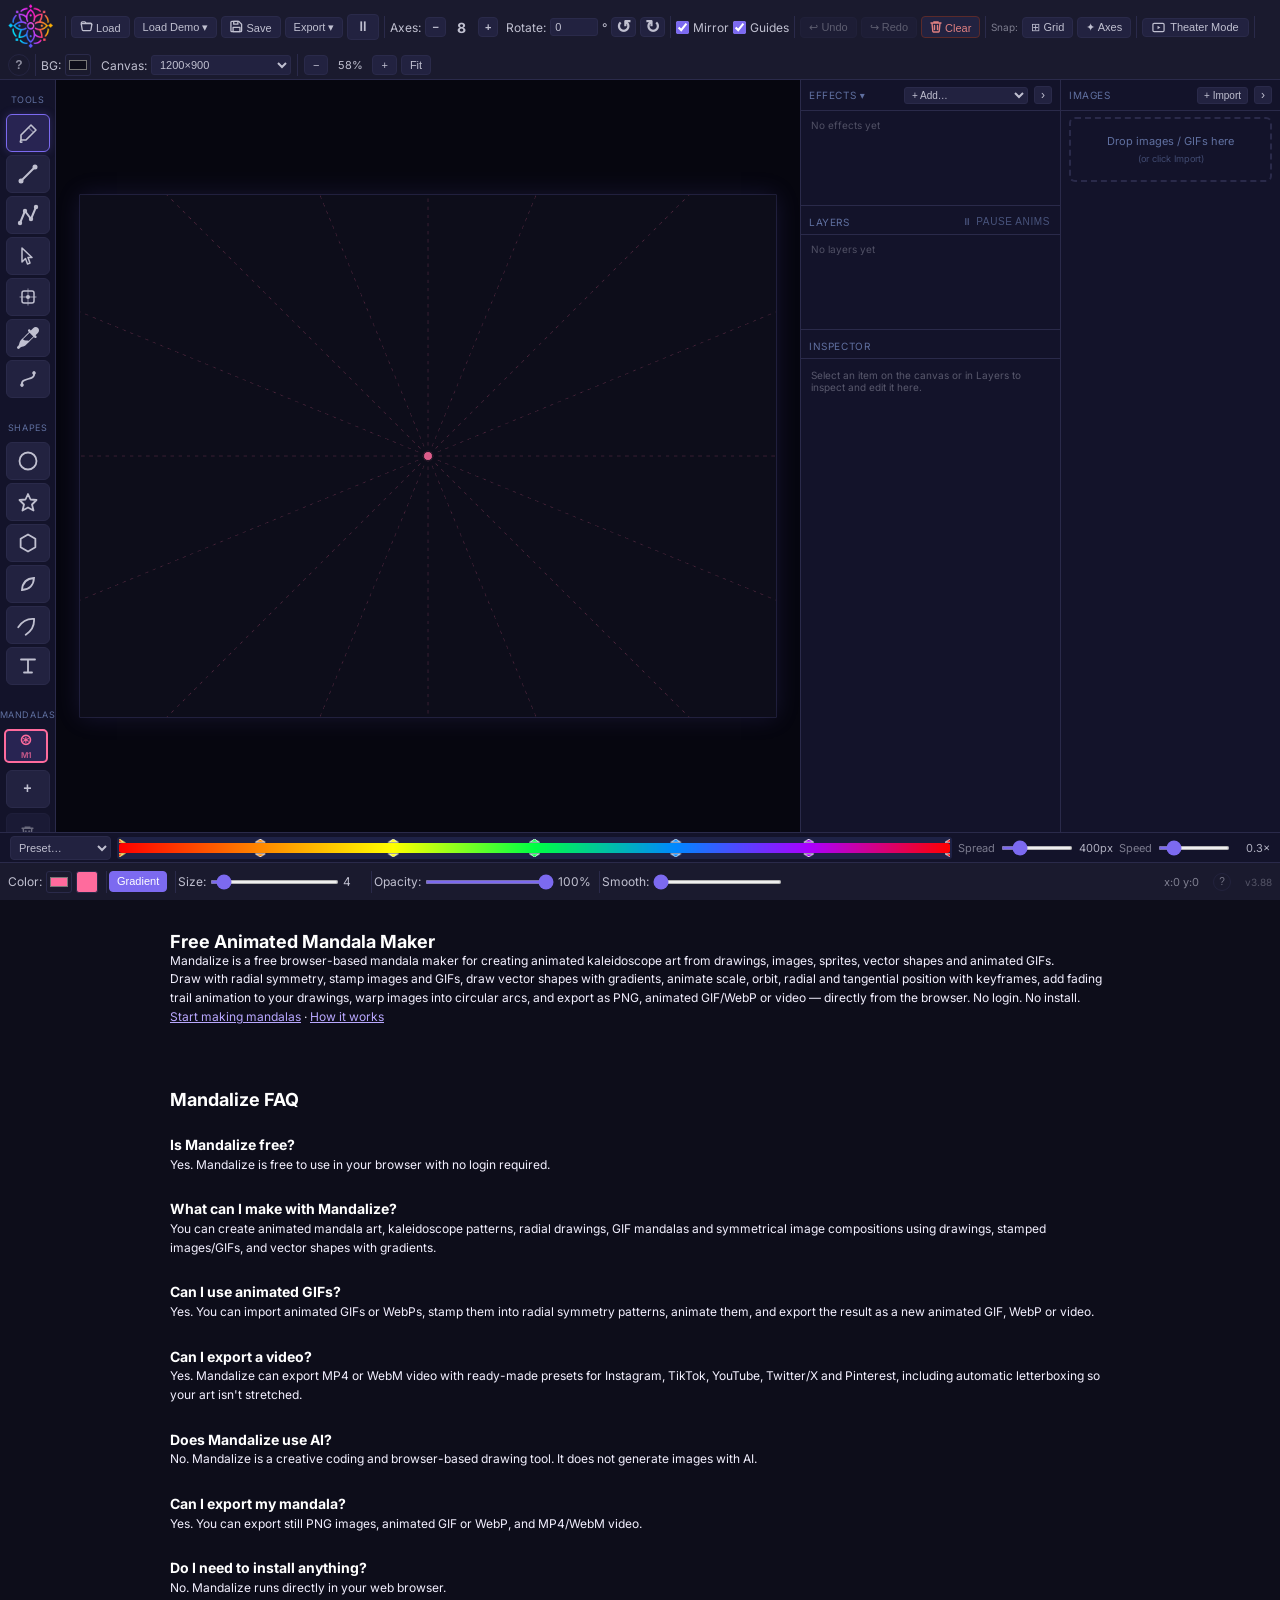
==== index.html @ ca41f17b "Fix layer stacking: strokes/shapes/sprites now share one real z-order (v3.88) Root cause of "black s" ====
<!DOCTYPE html>
<html lang="en">
<head>
<meta charset="UTF-8">
<meta name="viewport" content="width=device-width, initial-scale=1.0">

<!-- ── SEO / Social / Structured Data ── -->
<title>Mandalize — Free Animated Mandala Maker for Images & GIFs</title>
<meta name="description" content="Create animated mandala and kaleidoscope art in your browser — draw with radial symmetry, animate keyframes, export as PNG, GIF, WebP or video. Free, no login.">
<link rel="canonical" href="https://www.mandalize.net/">

<meta property="og:title" content="Mandalize — Free Animated Mandala Maker">
<meta property="og:description" content="Create animated mandala and kaleidoscope art from drawings, images and GIFs. Free browser tool. No login.">
<meta property="og:url" content="https://www.mandalize.net/">
<meta property="og:type" content="website">
<meta property="og:image" content="https://www.mandalize.net/assets/mandalize-preview.jpg">
<meta property="og:image:width" content="1200">
<meta property="og:image:height" content="630">

<meta name="twitter:card" content="summary_large_image">
<meta name="twitter:title" content="Mandalize — Free Animated Mandala Maker">
<meta name="twitter:description" content="Turn drawings, images and GIFs into animated mandala art. Free browser tool.">
<meta name="twitter:image" content="https://www.mandalize.net/assets/mandalize-preview.jpg">

<script type="application/ld+json">
{
  "@context": "https://schema.org",
  "@type": "SoftwareApplication",
  "name": "Mandalize",
  "alternateName": "Mandala Maker",
  "url": "https://www.mandalize.net/",
  "applicationCategory": "DesignApplication",
  "operatingSystem": "Web browser",
  "description": "A free browser-based animated mandala maker for creating kaleidoscope art from drawings, images, sprites, shapes and animated GIFs.",
  "offers": {
    "@type": "Offer",
    "price": "0",
    "priceCurrency": "USD"
  },
  "featureList": [
    "Radial symmetry drawing with mirror or pinwheel modes",
    "Animated GIF and WebP stamping",
    "Image and sprite import",
    "Vector shape tool (circle, star, polygon, petal, bezier, wing) with gradients",
    "Straight-line and chained-line drawing tools",
    "Keyframe animation with easing curves",
    "Radial and tangential shape motion presets",
    "Fading trail animation for drawn strokes, including a continuous-chase mode",
    "Warp images into circular arcs",
    "Post-processing effects stack: Bloom, Echo, Chromatic Aberration, Vignette, Zoom Blur, Hue Rotate, Scanlines, Invert Flash",
    "Layer visibility and hover highlighting",
    "Touch support with two-finger pinch-to-zoom and pan",
    "Theater Mode full-screen preview",
    "Export PNG images",
    "Export animated GIF and WebP",
    "Export video (MP4/WebM) with social platform presets",
    "No login required",
    "Runs entirely in the browser"
  ],
  "creator": {
    "@type": "Organization",
    "name": "Irix Apps"
  }
}
</script>
<!-- ── /SEO ── -->

<link rel="icon" type="image/png" href="favicon.png">
<link rel="preconnect" href="https://fonts.googleapis.com">
<link rel="preconnect" href="https://fonts.gstatic.com" crossorigin>
<link rel="stylesheet" href="https://fonts.googleapis.com/css2?family=Inter:wght@400;500;600;700&family=Playfair+Display:wght@400;700&family=Great+Vibes&family=Cinzel:wght@400;700&family=Pacifico&family=Orbitron:wght@400;700&display=swap">
<link rel="stylesheet" href="style.css?v=3.88">
<style>
/* Theater Mode — full-screen, chrome-free preview */
body.theater-mode #toolbar,
body.theater-mode #left-panel,
body.theater-mode #right-panel,
body.theater-mode #images-panel,
body.theater-mode #status-bar,
body.theater-mode #shape-panel { display: none !important; }
body.theater-mode #canvas-container {
  position: fixed !important;
  inset: 0 !important;
  width: 100vw !important;
  height: 100vh !important;
  background: #0d0d1a;
  display: flex;
  align-items: center;
  justify-content: center;
  z-index: 500;
  overflow: hidden;
}
body.theater-mode #theater-hint {
  display: block;
  animation: theaterHintFade 5s ease forwards;
}
@keyframes theaterHintFade {
  0%, 40% { opacity: 1; }
  100% { opacity: 0; }
}
#theater-hint {
  display: none;
  position: fixed;
  bottom: 18px;
  left: 50%;
  transform: translateX(-50%);
  background: rgba(0,0,0,0.55);
  color: rgba(255,255,255,0.55);
  font-size: 11px;
  padding: 4px 14px;
  border-radius: 20px;
  pointer-events: none;
  z-index: 600;
  white-space: nowrap;
}

/* Layers panel */
#layers-list{overflow-x:hidden;overflow-y:auto}
#layers-list::-webkit-scrollbar{width:3px}
#layers-list::-webkit-scrollbar-thumb{background:var(--border);border-radius:2px}
.layer-item{display:flex;align-items:center;gap:6px;padding:4px 10px;font-size:11px;cursor:pointer;border-radius:4px;margin:1px 4px;color:var(--text);user-select:none;white-space:nowrap;overflow:hidden;min-width:0;box-sizing:border-box}
.layer-item:hover{background:var(--btn)}
.layer-item.active{background:var(--accent);color:#fff}
.layer-item.highlighted{outline:1px solid var(--accent);outline-offset:-1px}
.layer-icon{font-size:10px;flex-shrink:0;opacity:.7;width:14px;text-align:center}
.layer-name{overflow:hidden;text-overflow:ellipsis;flex:1;min-width:0}
.layer-type-tag{font-size:9px;opacity:.45;flex-shrink:0}
.layer-anim-badge{font-size:11px;flex-shrink:0;color:var(--accent);opacity:.85;line-height:1}
.layer-hidden .layer-anim-badge{opacity:.35}
.layer-eye{margin-left:auto;flex-shrink:0;background:none;border:none;cursor:pointer;font-size:11px;opacity:.45;padding:0 2px;line-height:1;color:inherit}
.layer-eye:hover{opacity:1}
.layer-hidden .layer-name,.layer-hidden .layer-icon,.layer-hidden .layer-type-tag{opacity:.3}
.layer-hidden .layer-eye{opacity:.6}
.layer-delete{flex-shrink:0;background:none;border:none;cursor:pointer;font-size:11px;opacity:.35;padding:0 2px;line-height:1;color:inherit}
.layer-delete:hover{opacity:1;color:var(--danger-hover)}

/* Effects panel — see EFFECT-MODULE comments in app.js */
#effects-list{overflow-x:hidden;overflow-y:auto;max-height:260px}
.effect-item{border:1px solid var(--border);border-radius:5px;margin:3px 4px;background:var(--bg);overflow:hidden}
.effect-item-header{display:flex;align-items:center;gap:4px;padding:5px 8px;cursor:pointer;user-select:none}
.effect-item-header:hover{background:var(--btn)}
.effect-item-name{flex:1;font-size:11px;font-weight:600;overflow:hidden;text-overflow:ellipsis;white-space:nowrap}
.effect-item.disabled .effect-item-name{opacity:.4;text-decoration:line-through}
.effect-anim-badge{font-size:11px;flex-shrink:0;color:var(--accent);opacity:.85;line-height:1}
.effect-reorder-btn,.effect-toggle-btn,.effect-delete-btn{flex-shrink:0;background:none;border:none;cursor:pointer;font-size:10px;opacity:.45;padding:0 2px;line-height:1;color:inherit}
.effect-reorder-btn:hover,.effect-toggle-btn:hover{opacity:1}
.effect-delete-btn:hover{opacity:1;color:var(--danger-hover)}
.effect-reorder-btn:disabled{opacity:.15;cursor:default}
.effect-item-body{padding:8px;border-top:1px solid var(--border)}
#effects-header{user-select:none}

#help-overlay{display:none;position:fixed;inset:0;background:rgba(0,0,0,.6);z-index:1000;align-items:center;justify-content:center}
#help-overlay.visible{display:flex}
#help-panel{background:var(--panel);border:1px solid var(--border);border-radius:10px;width:560px;max-width:94vw;max-height:82vh;display:flex;flex-direction:column;box-shadow:0 8px 40px rgba(0,0,0,.6)}
#help-header{display:flex;align-items:center;justify-content:space-between;padding:14px 18px 12px;border-bottom:1px solid var(--border);font-size:14px;font-weight:600;letter-spacing:.02em}
#btn-help-close{background:none;border:none;cursor:pointer;color:var(--text);opacity:.55;font-size:16px;padding:2px 6px;border-radius:4px;line-height:1}
#btn-help-close:hover{opacity:1;background:var(--btn)}
#help-body{overflow-y:auto;padding:14px 18px 18px;display:grid;grid-template-columns:1fr 1fr;gap:18px 28px}
.help-section{display:flex;flex-direction:column;gap:5px}
.help-section-title{font-size:10px;font-weight:700;letter-spacing:.08em;text-transform:uppercase;opacity:.5;margin-bottom:2px}
.help-row{display:flex;align-items:center;gap:8px;font-size:12px;line-height:1.4}
.help-row span{opacity:.8}
kbd{background:var(--btn);border:1px solid var(--border);border-radius:4px;padding:1px 6px;font-family:inherit;font-size:11px;white-space:nowrap;flex-shrink:0;min-width:28px;text-align:center}
</style>
</head>
<body>
<div id="app">
  <header id="toolbar">
    <div class="toolbar-group" style="margin-right:4px">
      <img src="logo.png" alt="Mandalize" width="48" height="48" style="display:block;flex-shrink:0;object-fit:contain">
    </div>
    <div class="toolbar-sep"></div>
    <div class="toolbar-group">
      <button class="btn" id="btn-load" title="Load project"><svg width="13" height="13" viewBox="0 0 14 14" fill="none" stroke="currentColor" stroke-width="1.4" stroke-linecap="round" stroke-linejoin="round" style="vertical-align:-1px"><path d="M1.5 4.2V3a1 1 0 011-1h2.8l1.3 1.5H11.5a1 1 0 011 1v.7"/><path d="M1.3 4.6a.8.8 0 01.8-.6h9.8a.8.8 0 01.79.92l-.86 5.6a1 1 0 01-.99.84H3.36a1 1 0 01-.99-.84l-.86-5.6a.8.8 0 01-.02-.22z"/></svg> Load</button>
      <!-- Demo list is populated entirely from JS (DEMO_EXAMPLES in app.js) —
           adding/removing a demo never needs an HTML change here. -->
      <div class="export-dropdown" id="demo-dropdown">
        <button class="btn" id="btn-load-demo-menu" title="Load a built-in example project">Load Demo ▾</button>
        <div class="export-menu" id="demo-menu" style="display:none"></div>
      </div>
      <button class="btn" id="btn-save" title="Save project (Ctrl+S)"><svg width="13" height="13" viewBox="0 0 14 14" fill="none" stroke="currentColor" stroke-width="1.4" stroke-linecap="round" stroke-linejoin="round" style="vertical-align:-1px"><path d="M2 1.5h7.5L12.5 4.5V11.5a1 1 0 01-1 1H2a1 1 0 01-1-1V2.5a1 1 0 011-1z"/><path d="M4 1.5h4.5v3H4z"/><path d="M3.3 8h7.4v4.5H3.3z"/></svg> Save</button>
      <div class="export-dropdown" id="export-dropdown">
        <button class="btn" id="btn-export-menu" title="Export">Export ▾</button>
        <div class="export-menu" id="export-menu" style="display:none">
          <button class="export-menu-item" id="btn-export">
            <span class="export-menu-title">PNG</span>
            <span class="export-menu-sub">Still image</span>
          </button>
          <button class="export-menu-item" id="btn-export-gif">
            <span class="export-menu-title">GIF</span>
            <span class="export-menu-sub">Animated, universal</span>
          </button>
          <button class="export-menu-item" id="btn-export-webp">
            <span class="export-menu-title">WebP</span>
            <span class="export-menu-sub">Animated, smaller file</span>
          </button>
          <div class="export-menu-sep"></div>
          <button class="export-menu-item" id="btn-export-video">
            <span class="export-menu-title">Video</span>
            <span class="export-menu-sub">MP4/WebM, platform presets</span>
          </button>
        </div>
      </div>
      <button class="btn" id="btn-anim-playpause" title="Pause / resume all keyframe animations" style="font-size:14px;padding:2px 8px;line-height:1.4">⏸</button>
    </div>
    <div class="toolbar-sep"></div>
    <div class="toolbar-group">
      <label style="font-size:12px">Axes:</label>
      <button class="btn icon-btn" id="btn-axes-dec" title="Fewer axes (0 = free draw)">−</button>
      <span id="axes-display">8</span>
      <button class="btn icon-btn" id="btn-axes-inc" title="More axes">+</button>
      <label style="font-size:12px;margin-left:4px">Rotate:</label>
      <input type="number" id="axis-rotation" value="0" min="0" max="359" step="1" title="Rotate all axes by this many degrees" style="width:48px">
      <span style="font-size:12px">°</span>
      <button class="btn icon-btn" id="btn-rot-ccw" title="Rotate axes CCW one step" style="font-size:18px;line-height:1;padding:0 4px">↺</button>
      <button class="btn icon-btn" id="btn-rot-cw"  title="Rotate axes CW one step"  style="font-size:18px;line-height:1;padding:0 4px">↻</button>
    </div>
    <div class="toolbar-sep"></div>
    <div class="toolbar-group">
      <label class="checkbox-label"><input type="checkbox" id="cb-mirror" checked> Mirror</label>
<label class="checkbox-label"><input type="checkbox" id="cb-guides" checked> Guides</label>
    </div>
    <div class="toolbar-sep"></div>
    <div class="toolbar-group">
      <button class="btn" id="btn-undo" title="Undo (Ctrl+Z)">↩ Undo</button>
      <button class="btn" id="btn-redo" title="Redo (Ctrl+Shift+Z)">↪ Redo</button>
      <button class="btn btn-clear" id="btn-clear" title="Clear all strokes and sprites from this mandala"><svg width="12" height="13" viewBox="0 0 12 13" fill="none" stroke="currentColor" stroke-width="1.4" stroke-linecap="round" style="vertical-align:-1px"><path d="M1 3h10M4 3V2h4v1M2 3l.8 8.5a.6.6 0 00.6.5h5.2a.6.6 0 00.6-.5L10 3M4.5 5.5v4M7.5 5.5v4"/></svg> Clear</button>
    </div>
    <div class="toolbar-sep"></div>
    <div class="toolbar-group" id="snap-controls">
      <span style="font-size:10px;opacity:.6;white-space:nowrap">Snap:</span>
      <button class="btn snap-btn" id="btn-snap-grid" title="Grid snap — click to toggle, configure spacing below">⊞ Grid</button>
      <span id="snap-grid-opts" style="display:none;contents">
        <input type="number" id="snap-grid-x" min="4" max="200" value="15" style="width:38px" title="Grid X spacing (px)">
        <button id="snap-grid-chain" title="Lock/unlock X and Y spacing together" style="font-size:13px;background:none;border:none;cursor:pointer;padding:0 2px;color:var(--text);line-height:1">🔗</button>
        <input type="number" id="snap-grid-y" min="4" max="200" value="15" style="width:38px" title="Grid Y spacing (px)">
        <span style="font-size:10px;opacity:.6">px</span>
      </span>
      <button class="btn snap-btn" id="btn-snap-axes" title="Axes snap — snaps to mandala axis lines">✦ Axes</button>
      <span id="snap-axes-opts" style="display:none;contents">
        <svg class="snap-dir-icon" width="17" height="17" viewBox="0 0 14 14" title="Radial ring spacing — distance between snap rings along each axis"><circle cx="7" cy="7" r="5.6" stroke="currentColor" stroke-width="0.9" fill="none" opacity="0.3"/><circle cx="7" cy="7" r="3.6" stroke="currentColor" stroke-width="0.9" fill="none" opacity="0.45"/><circle cx="7" cy="7" r="1" fill="currentColor"/><circle cx="7" cy="5.2" r="0.8" fill="currentColor"/><circle cx="7" cy="3.4" r="0.8" fill="currentColor"/><circle cx="7" cy="1.4" r="0.8" fill="currentColor"/></svg>
        <input type="number" id="snap-axes-radial" min="8" max="400" value="20" style="width:42px" title="Radial ring spacing (px) — distance between snap rings along each axis">
        <span style="font-size:10px;opacity:.6">px</span>
        <svg class="snap-dir-icon" width="17" height="17" viewBox="0 0 14 14" title="Tangential subdivisions — number of snap rays between each pair of guide lines"><circle cx="7" cy="7" r="5.6" stroke="currentColor" stroke-width="0.9" fill="none" opacity="0.4"/><circle cx="7" cy="7" r="1" fill="currentColor"/><circle cx="7" cy="1.4" r="0.8" fill="currentColor"/><circle cx="11.1" cy="4" r="0.8" fill="currentColor"/><circle cx="11.1" cy="10" r="0.8" fill="currentColor"/><circle cx="2.9" cy="10" r="0.8" fill="currentColor"/><circle cx="2.9" cy="4" r="0.8" fill="currentColor"/></svg>
        <input type="number" id="snap-axes-step" min="1" max="16" value="3" style="width:32px" title="Tangential subdivisions — number of snap rays between each pair of guide lines">
        <span style="font-size:10px;opacity:.6">div</span>
      </span>
    </div>
    <div class="toolbar-sep"></div>
    <button id="btn-theater" class="btn" title="Theater Mode — hide all UI and centre canvas (Esc to exit)" style="font-size:11px;padding:2px 9px;display:inline-flex;align-items:center;gap:5px">
      <svg width="13" height="13" viewBox="0 0 14 14" fill="none" xmlns="http://www.w3.org/2000/svg"><rect x="1" y="2.5" width="12" height="9" rx="1.3" stroke="currentColor" stroke-width="1.3"/><path d="M6 5.2l3 1.8-3 1.8V5.2z" fill="currentColor"/></svg>
      Theater Mode
    </button>
    <div class="toolbar-sep"></div>
    <button id="btn-help" title="Keyboard shortcuts (?)" style="background:none;border:1px solid var(--border);border-radius:50%;width:22px;height:22px;font-size:12px;font-weight:bold;cursor:pointer;color:var(--text);opacity:.7;flex-shrink:0;line-height:1;align-self:center">?</button>
    <div class="toolbar-sep"></div>
    <div class="toolbar-group">
      <label style="font-size:12px">BG:</label>
      <input type="color" id="bg-color" value="#0d0d1a" title="Background color">
      <label style="font-size:12px;margin-left:6px">Canvas:</label>
      <select id="canvas-size" title="Canvas size">
        <optgroup label="Square">
          <option value="512x512">512×512</option>
          <option value="800x800">800×800</option>
          <option value="1024x1024">1024×1024</option>
          <option value="1440x1440">1440×1440</option>
          <option value="2048x2048">2048×2048</option>
          <option value="4096x4096">4096×4096</option>
        </optgroup>
        <optgroup label="Landscape">
          <option value="1200x900" selected>1200×900</option>
          <option value="1280x720">1280×720 (HD)</option>
          <option value="1920x1080">1920×1080 (FHD)</option>
          <option value="2560x1440">2560×1440 (QHD)</option>
          <option value="3840x2160">3840×2160 (4K)</option>
        </optgroup>
        <optgroup label="Portrait">
          <option value="900x1200">900×1200</option>
          <option value="1080x1920">1080×1920</option>
          <option value="1242x2688">1242×2688 (Phone)</option>
        </optgroup>
        <option value="custom">Custom…</option>
      </select>
      <div id="custom-size-row" style="display:none;align-items:center;gap:3px">
        <input type="number" id="custom-w" min="100" max="8192" value="1200" style="width:52px" placeholder="W">
        <span style="font-size:11px">×</span>
        <input type="number" id="custom-h" min="100" max="8192" value="900" style="width:52px" placeholder="H">
        <button class="btn" id="btn-apply-custom-size" style="padding:2px 6px;font-size:11px">Apply</button>
      </div>
      <div class="toolbar-sep"></div>
      <button class="btn" id="btn-zoom-out" title="Zoom out (Ctrl+−)">−</button>
      <span id="zoom-label" style="font-size:11px;min-width:36px;text-align:center">100%</span>
      <button class="btn" id="btn-zoom-in" title="Zoom in (Ctrl+=)">+</button>
      <button class="btn" id="btn-zoom-fit" title="Fit to screen">Fit</button>
    </div>
  </header>

  <main id="main">
    <aside id="left-panel">
      <div class="panel-label" style="font-size:9px;margin-bottom:4px">TOOLS</div>
      <button class="tool-btn active" data-tool="brush" title="Brush — draw freehand with radial symmetry (B)">
        <svg width="22" height="22" viewBox="0 0 22 22" fill="none" xmlns="http://www.w3.org/2000/svg">
          <path d="M14 3L19 8L9 18H4V13L14 3Z" stroke="currentColor" stroke-width="1.6" stroke-linejoin="round"/>
          <line x1="11.5" y1="5.5" x2="16.5" y2="10.5" stroke="currentColor" stroke-width="1.2" opacity="0.5"/>
          <path d="M4 18 Q2 21 5 20" stroke="currentColor" stroke-width="1.4" stroke-linecap="round" fill="none"/>
        </svg>
      </button>
      <button class="tool-btn" data-tool="line" title="Line — click to place the start, click again to finish, radial symmetry, hold Snap for 15° increments (L)">
        <svg width="22" height="22" viewBox="0 0 22 22" fill="none" xmlns="http://www.w3.org/2000/svg">
          <line x1="4" y1="18" x2="18" y2="4" stroke="currentColor" stroke-width="2" stroke-linecap="round"/>
          <circle cx="4" cy="18" r="2.5" fill="currentColor"/>
          <circle cx="18" cy="4" r="2.5" fill="currentColor"/>
        </svg>
      </button>
      <button class="tool-btn" data-tool="lineChain" title="Line Chain — click to place the start, click to finish, then immediately keep clicking to chain more straight lines end-to-end; Esc to stop (K)">
        <svg width="22" height="22" viewBox="0 0 22 22" fill="none" xmlns="http://www.w3.org/2000/svg">
          <polyline points="3,19 8,7 14,15 19,3" stroke="currentColor" stroke-width="2" stroke-linecap="round" stroke-linejoin="round"/>
          <circle cx="3" cy="19" r="2.2" fill="currentColor"/>
          <circle cx="8" cy="7" r="2.2" fill="currentColor"/>
          <circle cx="14" cy="15" r="2.2" fill="currentColor"/>
          <circle cx="19" cy="3" r="2.2" fill="currentColor"/>
        </svg>
      </button>
      <button class="tool-btn" data-tool="select" title="Select &amp; Transform — click a placed sprite to move, scale or rotate it (S)">
        <svg width="22" height="22" viewBox="0 0 22 22" fill="none" xmlns="http://www.w3.org/2000/svg">
          <path d="M5 3L5 17L8.5 13.5L10.5 19L13 18L11 12.5L15 12.5Z" stroke="currentColor" stroke-width="1.5" stroke-linejoin="round"/>
        </svg>
      </button>
      <button class="tool-btn" data-tool="place" title="Place — click canvas to stamp the selected palette image with radial copies (P)">
        <svg width="22" height="22" viewBox="0 0 22 22" fill="none" xmlns="http://www.w3.org/2000/svg">
          <rect x="5" y="5" width="12" height="12" rx="2" stroke="currentColor" stroke-width="1.5"/>
          <line x1="11" y1="3" x2="11" y2="19" stroke="currentColor" stroke-width="1.3" stroke-linecap="round" opacity="0.5"/>
          <line x1="3" y1="11" x2="19" y2="11" stroke="currentColor" stroke-width="1.3" stroke-linecap="round" opacity="0.5"/>
          <circle cx="11" cy="11" r="2" fill="currentColor"/>
        </svg>
      </button>
      <button class="tool-btn" data-tool="eyedropper" title="Eyedropper — pick a colour from the canvas (I)">
        <svg xmlns="http://www.w3.org/2000/svg" width="22" height="22" viewBox="0 0 512 511.991" fill="currentColor" shape-rendering="geometricPrecision" fill-rule="evenodd" clip-rule="evenodd">
          <path d="M432.081 190.621l53.305-53.304c32.671-32.671 36.702-82.099 4.046-114.754l-.001-.001c-32.655-32.655-82.097-28.608-114.754 4.047l-53.304 53.304L304.16 62.7c-26.726-26.726-67.128 13.679-40.403 40.403l15.277 15.275c-77.89 77.885-93.102 93.088-191.926 191.912-33.533 33.533-27.587 78.622-47.833 112.04-8.719 14.393-17.943 20.481-29.155 31.692-13.352 13.354-13.513 35.043-.354 48.202l.002.001c13.159 13.159 34.848 12.999 48.201-.355 11.353-11.352 15.735-18.791 29.776-27.952 33.317-21.73 79.775-14.854 113.956-49.035 98.982-98.977 113.035-113.039 191.918-191.919l15.272 15.272c26.724 26.725 67.129-13.676 40.403-40.403l-17.213-17.212zM275.284 322.599c-44.743-10.923-96.383 10.319-136.526-35.253l154.623-154.623 85.889 85.89-103.986 103.986z"/>
        </svg>
      </button>
      <button class="tool-btn" data-tool="bezier" title="Bezier — an open curve with two independent control-point handles. Click to set tip, click to set end, click to set the initial curve (Z)">
        <svg width="22" height="22" viewBox="0 0 22 22" fill="none" xmlns="http://www.w3.org/2000/svg">
          <g transform="rotate(45 11 11)">
            <path d="M11,2.5 C18,7 4,15 11,19.5" stroke="currentColor" stroke-width="1.8" stroke-linecap="round"/>
            <circle cx="11" cy="2.5" r="1.8" fill="currentColor"/>
            <circle cx="11" cy="19.5" r="1.8" fill="currentColor"/>
          </g>
        </svg>
      </button>
      <div class="panel-sep" style="width:44px;margin:6px 0"></div>
      <div class="panel-label" style="font-size:9px;margin-bottom:4px">SHAPES</div>
      <button class="tool-btn" data-tool="circle" title="Circle — drag to draw (C)">
        <svg width="22" height="22" viewBox="0 0 22 22" fill="none" xmlns="http://www.w3.org/2000/svg">
          <circle cx="11" cy="11" r="8.5" stroke="currentColor" stroke-width="1.8"/>
        </svg>
      </button>
      <button class="tool-btn" data-tool="star" title="Star — drag to draw (*)">
        <svg width="22" height="22" viewBox="0 0 22 22" fill="none" xmlns="http://www.w3.org/2000/svg">
          <polygon points="11,3 13.5,8.5 19.5,9 15,13.5 16.5,19.5 11,16.5 5.5,19.5 7,13.5 2.5,9 8.5,8.5" stroke="currentColor" stroke-width="1.8" stroke-linejoin="round"/>
        </svg>
      </button>
      <button class="tool-btn" data-tool="polygon" title="Polygon — drag to draw (G)">
        <svg width="22" height="22" viewBox="0 0 22 22" fill="none" xmlns="http://www.w3.org/2000/svg">
          <polygon points="11,2.5 18.36,6.75 18.36,15.25 11,19.5 3.64,15.25 3.64,6.75" stroke="currentColor" stroke-width="1.8" stroke-linejoin="round"/>
        </svg>
      </button>
      <button class="tool-btn" data-tool="petal" title="Petal — click to set tip, click to set base, click to set curvature (V)">
        <svg width="22" height="22" viewBox="0 0 22 22" fill="none" xmlns="http://www.w3.org/2000/svg">
          <path d="M11,2.5 Q3.56,11 11,19.5 Q18.44,11 11,2.5 Z" stroke="currentColor" stroke-width="1.8" stroke-linejoin="miter" transform="rotate(45 11 11)"/>
        </svg>
      </button>
      <button class="tool-btn" data-tool="wing" title="Wing — a Bezier curve mirrored from a shared tip, open at the far end (an unclosed Petal). Click to set tip, click to set end, click to set the initial curve (W)">
        <svg width="22" height="22" viewBox="0 0 22 22" fill="none" xmlns="http://www.w3.org/2000/svg">
          <g transform="rotate(45 11 11)">
            <path d="M11,2.5 Q3.56,8.88 5.69,19.5" stroke="currentColor" stroke-width="1.8" stroke-linecap="round"/>
            <path d="M11,2.5 Q18.44,8.88 16.31,19.5" stroke="currentColor" stroke-width="1.8" stroke-linecap="round"/>
          </g>
        </svg>
      </button>
      <button class="tool-btn" data-tool="text" title="Text — click to place a text layer (T)">
        <svg width="22" height="22" viewBox="0 0 22 22" fill="none" xmlns="http://www.w3.org/2000/svg">
          <path d="M4,4.5 L18,4.5 M11,4.5 L11,17.5 M7,17.5 L15,17.5" stroke="currentColor" stroke-width="1.8" stroke-linecap="round"/>
        </svg>
      </button>
      <div class="panel-sep" style="width:44px;margin:6px 0"></div>
      <div class="panel-label" style="font-size:9px;margin-bottom:4px">MANDALAS</div>
      <div id="mandala-list"></div>
      <button class="tool-btn" id="btn-add-mandala-side" title="Add mandala" style="font-size:14px;margin-top:4px">+</button>
      <button class="tool-btn" id="btn-delete-mandala" title="Delete active mandala" style="margin-top:2px;opacity:0.5;color:currentColor">
        <svg width="13" height="14" viewBox="0 0 12 13" fill="none" stroke="currentColor" stroke-width="1.4" stroke-linecap="round"><path d="M1 3h10M4 3V2h4v1M2 3l.8 8.5a.6.6 0 00.6.5h5.2a.6.6 0 00.6-.5L10 3M4.5 5.5v4M7.5 5.5v4"/></svg>
      </button>
    </aside>

    <div id="canvas-container">
      <canvas id="main-canvas"></canvas>
      <canvas id="overlay-canvas"></canvas>
      <img id="splash-logo" src="assets/logo_text_transparent.png" alt="Mandalize">
    </div>

    <aside id="right-panel">
      <div class="right-panel-body">
      <!-- Effects — global post-process stack, applied after everything else
           renders. See "EFFECT-MODULE" comments in app.js for the module
           contract used to add new effect types. -->
      <div class="panel-header" id="effects-header" style="justify-content:space-between;cursor:pointer">
        <span id="effects-title">Effects ▾</span>
        <div class="panel-header-actions">
          <select id="effect-add-select" title="Add an effect" onclick="event.stopPropagation()" style="font-size:10px;background:var(--btn);color:var(--text);border:1px solid var(--border);border-radius:3px;padding:1px 3px">
            <option value="">+ Add…</option>
          </select>
          <button id="btn-right-collapse" title="Collapse Effects/Layers panel" onclick="event.stopPropagation()">›</button>
        </div>
      </div>
      <div id="effects-list" class="layers-list"></div>
      <div class="panel-sep"></div>

      <!-- Layers (moved to top — the primary at-a-glance view of everything in the mandala) -->
      <div class="panel-header" style="justify-content:space-between">
        <span>Layers</span>
        <button id="btn-anim-playpause-layers" title="Pause / resume all keyframe animations" style="display:flex;align-items:center;gap:4px;background:none;border:none;cursor:pointer;font-size:10px;text-transform:uppercase;letter-spacing:.6px;color:var(--fg);opacity:.7;padding:0 2px;line-height:1"><span class="anim-playpause-icon">⏸</span><span class="anim-playpause-label">Pause Anims</span></button>
      </div>
      <div id="layers-list" class="layers-list"></div>
      <button id="btn-clear-selection" class="btn-small" title="Deselect the current sprite, shape or stroke" style="width:100%;margin-top:6px">Clear Selection</button>

      <div class="panel-sep"></div>

      <!-- Inspector — contextual properties for whatever is currently selected
           (sprite, shape, drawing/stroke, or an image in the Images panel).
           Exactly one of the panels below is visible at a time. Given its
           own flexible, independently-scrolling region below the (height-
           capped) Layers list so it's never scrolled out of view. -->
      <div class="panel-header"><span>Inspector</span></div>
      <div id="inspector-panel" class="inspector-panel">
      <div id="inspector-empty" style="padding:10px;font-size:10px;opacity:.4">Select an item on the canvas or in Layers to inspect and edit it here.</div>

      <!-- Sprite properties (shown when sprite selected) -->
      <div id="sprite-props" style="display:none">
        <div class="panel-label">Sprite Inspector</div>
        <div class="prop-row">
          <label class="prop-label">Scale</label>
          <input type="range" id="prop-scale" min="0.05" max="8" step="0.05" value="1">
          <span class="prop-val" id="prop-scale-val">1.00×</span>
          <button class="anim-btn" id="anim-btn-scale" title="Animate Scale">∿</button>
        </div>
        <div class="anim-panel" id="anim-panel-scale" style="display:none">
          <div class="anim-controls">
            <span class="anim-label">Dur</span>
            <input type="number" id="anim-dur-scale" value="2" min="0.1" max="60" step="0.1">
            <span class="anim-label">s</span>
            <select id="anim-preset-scale" class="anim-preset-sel"><option value="">Presets…</option><option>Pulse</option><option>Grow</option><option>Breathe</option><option>Bounce In</option></select>
          </div>
          <canvas id="anim-tl-scale" width="196" height="72"></canvas>
          <div class="anim-kf-row" id="anim-kf-row-scale" style="display:none">
            <span class="anim-label">Easing →</span>
            <select id="anim-ease-sel-scale" class="anim-ease-sel"><option>linear</option><option>ease</option><option>ease-in</option><option>ease-out</option><option>bounce</option><option>elastic</option></select><button class="anim-kf-del" id="anim-kf-del-scale" title="Delete keyframe"><svg width="10" height="11" viewBox="0 0 12 13" fill="none" stroke="currentColor" stroke-width="1.5" stroke-linecap="round"><path d="M1 3h10M4 3V2h4v1M2 3l.8 8.5a.6.6 0 00.6.5h5.2a.6.6 0 00.6-.5L10 3M4.5 5.5v4M7.5 5.5v4"/></svg></button>
          </div>
          <div class="anim-hint">Click dot to select · Drag to move · Click empty=add · Right-click=delete</div>
        </div>
        <div class="prop-row">
          <label class="prop-label">Rotation</label>
          <input type="range" id="prop-rotation" min="-180" max="180" step="1" value="0">
          <span class="prop-val" id="prop-rotation-val">0°</span>
          <button class="anim-btn" id="anim-btn-rotation" title="Animate Rotation">∿</button>
        </div>
        <div class="anim-panel" id="anim-panel-rotation" style="display:none">
          <div class="anim-controls">
            <span class="anim-label">Dur</span>
            <input type="number" id="anim-dur-rotation" value="2" min="0.1" max="60" step="0.1">
            <span class="anim-label">s</span>
            <select id="anim-preset-rotation" class="anim-preset-sel"><option value="">Presets…</option><option>Spin CW</option><option>Spin CCW</option><option>Rock</option><option>Wobble</option></select>
          </div>
          <canvas id="anim-tl-rotation" width="196" height="72"></canvas>
          <div class="anim-kf-row" id="anim-kf-row-rotation" style="display:none">
            <span class="anim-label">Easing →</span>
            <select id="anim-ease-sel-rotation" class="anim-ease-sel"><option>linear</option><option>ease</option><option>ease-in</option><option>ease-out</option><option>bounce</option><option>elastic</option></select><button class="anim-kf-del" id="anim-kf-del-rotation" title="Delete keyframe"><svg width="10" height="11" viewBox="0 0 12 13" fill="none" stroke="currentColor" stroke-width="1.5" stroke-linecap="round"><path d="M1 3h10M4 3V2h4v1M2 3l.8 8.5a.6.6 0 00.6.5h5.2a.6.6 0 00.6-.5L10 3M4.5 5.5v4M7.5 5.5v4"/></svg></button>
          </div>
        </div>
        <div class="prop-row">
          <label class="prop-label">Orbit</label>
          <input type="range" id="prop-orbit" min="-180" max="180" step="1" value="0">
          <span class="prop-val" id="prop-orbit-val">0°</span>
          <button class="anim-btn" id="anim-btn-orbit" title="Animate Orbit">∿</button>
        </div>
        <div class="anim-panel" id="anim-panel-orbit" style="display:none">
          <div class="anim-controls">
            <span class="anim-label">Dur</span>
            <input type="number" id="anim-dur-orbit" value="4" min="0.1" max="60" step="0.1">
            <span class="anim-label">s</span>
            <select id="anim-preset-orbit" class="anim-preset-sel"><option value="">Presets…</option><option>Orbit CW</option><option>Orbit CCW</option><option>Swing</option><option>Figure 8</option></select>
          </div>
          <canvas id="anim-tl-orbit" width="196" height="72"></canvas>
          <div class="anim-kf-row" id="anim-kf-row-orbit" style="display:none">
            <span class="anim-label">Easing →</span>
            <select id="anim-ease-sel-orbit" class="anim-ease-sel"><option>linear</option><option>ease</option><option>ease-in</option><option>ease-out</option><option>bounce</option><option>elastic</option></select><button class="anim-kf-del" id="anim-kf-del-orbit" title="Delete keyframe"><svg width="10" height="11" viewBox="0 0 12 13" fill="none" stroke="currentColor" stroke-width="1.5" stroke-linecap="round"><path d="M1 3h10M4 3V2h4v1M2 3l.8 8.5a.6.6 0 00.6.5h5.2a.6.6 0 00.6-.5L10 3M4.5 5.5v4M7.5 5.5v4"/></svg></button>
          </div>
        </div>
        <!-- Offset X drives motion ALONG the sprite's axis spoke (in/out from center) = radial -->
        <div class="prop-row">
          <label class="prop-label prop-label-icon" title="Radial offset — moves the sprite in/out along its axis spoke, toward or away from the mandala center (positive = further out)">
            <svg class="prop-dir-icon" width="18" height="18" viewBox="0 0 14 14"><circle cx="7" cy="7" r="5.5" stroke="currentColor" stroke-width="1" fill="none" opacity="0.45"/><circle cx="7" cy="7" r="0.9" fill="currentColor"/><line x1="7" y1="7" x2="10.6" y2="3.4" stroke="currentColor" stroke-width="1.3" stroke-linecap="round"/><path d="M9 3.6 L10.6 3.4 L10.4 5" stroke="currentColor" stroke-width="1.1" fill="none" stroke-linecap="round" stroke-linejoin="round"/><path d="M8 6.6 L7 7 L7.4 6" stroke="currentColor" stroke-width="1.1" fill="none" stroke-linecap="round" stroke-linejoin="round"/></svg>
            <span>Radial</span>
          </label>
          <input type="range" id="prop-ox" min="-500" max="500" step="1" value="0">
          <span class="prop-val" id="prop-ox-val">0</span>
          <button class="anim-btn" id="anim-btn-offsetX" title="Animate radial (in/out) position along the axis">∿</button>
        </div>
        <div class="anim-panel" id="anim-panel-offsetX" style="display:none">
          <div class="anim-controls">
            <span class="anim-label">Dur</span>
            <input type="number" id="anim-dur-offsetX" value="2" min="0.1" max="60" step="0.1">
            <span class="anim-label">s</span>
            <select id="anim-preset-offsetX" class="anim-preset-sel"><option value="">Presets…</option><option>Pulse Out</option><option>Breathe</option><option>Approach</option><option>Expand</option><option>Heartbeat</option></select>
          </div>
          <canvas id="anim-tl-offsetX" width="196" height="72"></canvas>
          <div class="anim-kf-row" id="anim-kf-row-offsetX" style="display:none">
            <span class="anim-label">Easing →</span>
            <select id="anim-ease-sel-offsetX" class="anim-ease-sel"><option>linear</option><option>ease</option><option>ease-in</option><option>ease-out</option><option>bounce</option><option>elastic</option></select><button class="anim-kf-del" id="anim-kf-del-offsetX" title="Delete keyframe"><svg width="10" height="11" viewBox="0 0 12 13" fill="none" stroke="currentColor" stroke-width="1.5" stroke-linecap="round"><path d="M1 3h10M4 3V2h4v1M2 3l.8 8.5a.6.6 0 00.6.5h5.2a.6.6 0 00.6-.5L10 3M4.5 5.5v4M7.5 5.5v4"/></svg></button>
          </div>
        </div>
        <!-- Offset Y drives motion PERPENDICULAR to the axis spoke (side-to-side around the ring) = tangential -->
        <div class="prop-row">
          <label class="prop-label prop-label-icon" title="Tangential offset — slides the sprite sideways, perpendicular to its axis spoke (like moving around a ring)">
            <svg class="prop-dir-icon" width="18" height="18" viewBox="0 0 14 14"><circle cx="6.2" cy="7.2" r="4.3" stroke="currentColor" stroke-width="1" fill="none" opacity="0.45"/><circle cx="6.2" cy="7.2" r="0.8" fill="currentColor"/><path d="M9.6 3.6 C11.6 4.4 12.4 6.6 11.4 8.6" stroke="currentColor" stroke-width="1.3" fill="none" stroke-linecap="round"/><path d="M9.4 2.6 L9.6 3.6 L10.6 3.3" stroke="currentColor" stroke-width="1.1" fill="none" stroke-linecap="round" stroke-linejoin="round"/><path d="M10.3 9.5 L11.4 8.6 L10.5 7.9" stroke="currentColor" stroke-width="1.1" fill="none" stroke-linecap="round" stroke-linejoin="round"/></svg>
            <span>Tang.</span>
          </label>
          <input type="range" id="prop-oy" min="-500" max="500" step="1" value="0">
          <span class="prop-val" id="prop-oy-val">0</span>
          <button class="anim-btn" id="anim-btn-offsetY" title="Animate tangential (side-to-side) position">∿</button>
        </div>
        <div class="anim-panel" id="anim-panel-offsetY" style="display:none">
          <div class="anim-controls">
            <span class="anim-label">Dur</span>
            <input type="number" id="anim-dur-offsetY" value="2" min="0.1" max="60" step="0.1">
            <span class="anim-label">s</span>
            <select id="anim-preset-offsetY" class="anim-preset-sel"><option value="">Presets…</option><option>Arc Swing</option><option>Drift</option><option>Shimmer</option></select>
          </div>
          <canvas id="anim-tl-offsetY" width="196" height="72"></canvas>
          <div class="anim-kf-row" id="anim-kf-row-offsetY" style="display:none">
            <span class="anim-label">Easing →</span>
            <select id="anim-ease-sel-offsetY" class="anim-ease-sel"><option>linear</option><option>ease</option><option>ease-in</option><option>ease-out</option><option>bounce</option><option>elastic</option></select><button class="anim-kf-del" id="anim-kf-del-offsetY" title="Delete keyframe"><svg width="10" height="11" viewBox="0 0 12 13" fill="none" stroke="currentColor" stroke-width="1.5" stroke-linecap="round"><path d="M1 3h10M4 3V2h4v1M2 3l.8 8.5a.6.6 0 00.6.5h5.2a.6.6 0 00.6-.5L10 3M4.5 5.5v4M7.5 5.5v4"/></svg></button>
          </div>
        </div>
        <div class="prop-row">
          <label class="prop-label">Opacity</label>
          <input type="range" id="prop-spr-opacity" min="0" max="1" step="0.05" value="1">
          <span class="prop-val" id="prop-spr-opacity-val">100%</span>
          <button class="anim-btn" id="anim-btn-opacity" title="Animate Opacity">∿</button>
        </div>
        <div class="anim-panel" id="anim-panel-opacity" style="display:none">
          <div class="anim-controls">
            <span class="anim-label">Dur</span>
            <input type="number" id="anim-dur-opacity" value="2" min="0.1" max="60" step="0.1">
            <span class="anim-label">s</span>
            <select id="anim-preset-opacity" class="anim-preset-sel"><option value="">Presets…</option><option>Fade In/Out</option><option>Flicker</option><option>Appear</option></select>
          </div>
          <canvas id="anim-tl-opacity" width="196" height="72"></canvas>
          <div class="anim-kf-row" id="anim-kf-row-opacity" style="display:none">
            <span class="anim-label">Easing →</span>
            <select id="anim-ease-sel-opacity" class="anim-ease-sel"><option>linear</option><option>ease</option><option>ease-in</option><option>ease-out</option><option>bounce</option><option>elastic</option></select><button class="anim-kf-del" id="anim-kf-del-opacity" title="Delete keyframe"><svg width="10" height="11" viewBox="0 0 12 13" fill="none" stroke="currentColor" stroke-width="1.5" stroke-linecap="round"><path d="M1 3h10M4 3V2h4v1M2 3l.8 8.5a.6.6 0 00.6.5h5.2a.6.6 0 00.6-.5L10 3M4.5 5.5v4M7.5 5.5v4"/></svg></button>
          </div>
        </div>
        <div class="prop-row">
          <label class="checkbox-label"><input type="checkbox" id="prop-flip-x"> Flip X</label>
        </div>
        <div class="prop-row">
          <label class="checkbox-label"><input type="checkbox" id="prop-warp"> Fill Segment (Warp)</label>
        </div>
        <div id="warp-options" style="display:none;padding-left:8px">
          <div class="prop-row" style="display:flex;align-items:center;gap:6px">
            <label style="font-size:11px;min-width:36px">Tile X</label>
            <input type="number" id="prop-tile-x" min="1" max="32" value="1" style="width:48px">
          </div>
          <div class="prop-row" style="display:flex;align-items:center;gap:6px">
            <label style="font-size:11px;min-width:36px">Tile Y</label>
            <input type="number" id="prop-tile-y" min="1" max="32" value="1" style="width:48px">
          </div>
        </div>
        <button class="btn" id="btn-dup-sprite" style="width:100%;margin-top:10px"><svg width="13" height="13" viewBox="0 0 24 24" fill="currentColor" style="vertical-align:-2px"><path d="M8,7 L8,5.50100238 C8,4.1202905 9.11928813,3.00100238 10.5,3.00100238 L16.4720225,3.00100238 C16.6047688,2.99258291 16.7429463,3.03684187 16.8535534,3.14744899 L19.8535534,6.14744899 C19.9641605,6.25805611 20.0084195,6.39623363 20,6.52897986 L20,14.5010024 C20,15.8817143 18.8807119,17.0010024 17.5,17.0010024 L16,17.0010024 L16,18.5 C16,19.8807119 14.8807119,21 13.5,21 L6.5,21 C5.11928813,21 4,19.8807119 4,18.5 L4,9.5 C4,8.11928813 5.11928813,7 6.5,7 L8,7 Z M8,8 L6.5,8 C5.67157288,8 5,8.67157288 5,9.5 L5,18.5 C5,19.3284271 5.67157288,20 6.5,20 L13.5,20 C14.3284271,20 15,19.3284271 15,18.5 L15,17.0010024 L12.5,17.0010024 C12.2238576,17.0010024 12,16.7771448 12,16.5010024 C12,16.22486 12.2238576,16.0010024 12.5,16.0010024 L17.5,16.0010024 C18.3284271,16.0010024 19,15.3294295 19,14.5010024 L19,7.00100238 L16.5,7.00100238 C16.2238576,7.00100238 16,6.77714475 16,6.50100238 L16,4.00100238 L10.5,4.00100238 C9.67157288,4.00100238 9,4.67257525 9,5.50100238 L9,10.5000237 C9,10.7761595 8.77614767,11.0000118 8.50001183,11.0000118 L8.5,11.0000118 C8.22385571,11.0000053 8,10.7761443 8,10.5 L8,8 Z M17,6.00100238 L18.2928932,6.00100238 L17,4.70810916 L17,6.00100238 Z M13.2928932,10 L11.5,10 C11.2238576,10 11,9.77614237 11,9.5 C11,9.22385763 11.2238576,9 11.5,9 L14.5,9 C14.7761424,9 15,9.22385763 15,9.5 L15,12.5 C15,12.7761424 14.7761424,13 14.5,13 C14.2238576,13 14,12.7761424 14,12.5 L14,10.7071068 L8.85355339,15.8535534 C8.65829124,16.0488155 8.34170876,16.0488155 8.14644661,15.8535534 C7.95118446,15.6582912 7.95118446,15.3417088 8.14644661,15.1464466 L13.2928932,10 L13.2928932,10 Z"/></svg> Duplicate</button>
        <button class="btn btn-danger" id="btn-delete-sprite" style="margin-top:4px"><svg width="12" height="13" viewBox="0 0 12 13" fill="none" stroke="currentColor" stroke-width="1.4" stroke-linecap="round" style="vertical-align:-1px"><path d="M1 3h10M4 3V2h4v1M2 3l.8 8.5a.6.6 0 00.6.5h5.2a.6.6 0 00.6-.5L10 3M4.5 5.5v4M7.5 5.5v4"/></svg> Delete Sprite</button>
      </div>

      <!-- Shape properties (shown when shape selected) -->
      <div id="shape-props" style="display:none">
        <div class="panel-label">Shape Inspector — <span id="sp-type-label">Circle</span></div>

        <!-- Radius (circle/star/polygon only — petals size themselves via tip/base/curvature) -->
        <div id="sp-radius-block">
          <div class="prop-row">
            <label class="prop-label">Radius</label>
            <input type="range" id="sp-radius" min="2" max="600" value="50">
            <span class="prop-val" id="sp-radius-val">50px</span>
            <button class="anim-btn" id="sa-btn-radius" title="Animate Radius">∿</button>
          </div>
          <div class="anim-panel" id="sa-panel-radius" style="display:none">
            <div class="anim-panel-controls">
              <span class="anim-label">Dur</span>
              <input type="number" id="sa-dur-radius" value="2" min="0.1" max="60" step="0.1">
              <span class="anim-label">s</span>
              <select id="sa-preset-radius" class="anim-preset-sel"><option value="">Presets…</option><option>Pulse</option><option>Breathe</option><option>Shrink</option></select>
            </div>
            <canvas id="sa-tl-radius" width="196" height="72"></canvas>
            <div class="anim-kf-row" id="sa-kf-row-radius" style="display:none">
              <span class="anim-label">Easing</span>
              <select id="sa-ease-sel-radius" class="anim-ease-sel"><option>linear</option><option>ease</option><option>ease-in</option><option>ease-out</option><option>bounce</option><option>elastic</option></select>
              <button class="anim-kf-del" id="sa-kf-del-radius" title="Delete keyframe" style="display:none">🗑</button>
            </div>
          </div>
        </div>

        <!-- Curvature — petal only -->
        <div id="sp-petal-row" style="display:none">
          <div class="prop-row">
            <label class="prop-label">Curvature</label>
            <input type="range" id="sp-petal-curve" min="-120" max="120" value="35">
            <span class="prop-val" id="sp-petal-curve-val">35%</span>
          </div>
        </div>

        <!-- Text content/font — text only -->
        <div id="sp-text-row" style="display:none">
          <div class="prop-row" style="align-items:flex-start">
            <label class="prop-label">Text</label>
            <textarea id="sp-text-content" rows="2" style="flex:1;resize:vertical;background:var(--input-bg,#1a1a2a);color:inherit;border:1px solid var(--border);border-radius:3px;padding:4px;font:inherit">Text</textarea>
          </div>
          <div class="prop-row" style="position:relative">
            <label class="prop-label">Font</label>
            <button type="button" id="sp-text-font-btn" class="btn" style="flex:1;text-align:left;font-size:13px">Inter (Sans)</button>
          </div>
          <!-- Fully in-page font picker, not a native <select> — a native
               dropdown's popup is OS-rendered (same reason the colour
               picker got its own in-page popover), so per-option
               font-family styling silently doesn't apply on most
               platforms. This one is real DOM, so each row genuinely
               previews in its own font. -->
          <div class="font-menu" id="sp-text-font-menu">
            <div class="font-menu-item" data-value="Inter" style="font-family:Inter">Inter (Sans)</div>
            <div class="font-menu-item" data-value="Georgia, serif" style="font-family:Georgia, serif">Georgia (Serif)</div>
            <div class="font-menu-item" data-value="'Playfair Display', serif" style="font-family:'Playfair Display', serif">Playfair Display</div>
            <div class="font-menu-item" data-value="'Great Vibes', cursive" style="font-family:'Great Vibes', cursive">Great Vibes (Script)</div>
            <div class="font-menu-item" data-value="'Cinzel', serif" style="font-family:'Cinzel', serif">Cinzel (Decorative)</div>
            <div class="font-menu-item" data-value="'Pacifico', cursive" style="font-family:'Pacifico', cursive">Pacifico (Casual Script)</div>
            <div class="font-menu-item" data-value="'Orbitron', sans-serif" style="font-family:'Orbitron', sans-serif">Orbitron (Sci-Fi)</div>
            <div class="font-menu-item" data-value="'Courier New', monospace" style="font-family:'Courier New', monospace">Courier New (Mono)</div>
            <div class="font-menu-item" data-value="Impact, sans-serif" style="font-family:Impact, sans-serif">Impact</div>
            <div class="font-menu-sep" id="font-menu-custom-sep" style="display:none"></div>
            <div class="font-menu-item font-menu-upload" id="font-menu-upload-btn">+ Upload Font…</div>
          </div>
          <input type="file" id="font-upload-input" accept=".ttf,.otf,.woff,.woff2" style="display:none">
          <div class="prop-row">
            <label class="prop-label">Size</label>
            <input type="range" id="sp-text-size" min="8" max="300" value="48">
            <span class="prop-val" id="sp-text-size-val">48px</span>
          </div>
          <div class="prop-row">
            <label class="prop-label">Arc Text</label>
            <input type="checkbox" id="sp-arc-on" style="accent-color:var(--accent)">
          </div>
          <div id="sp-arc-options" style="display:none">
            <div class="prop-row">
              <label class="prop-label">Radius</label>
              <input type="range" id="sp-arc-radius" min="20" max="600" value="150">
              <span class="prop-val" id="sp-arc-radius-val">150px</span>
            </div>
            <div class="prop-row">
              <label class="prop-label">Start</label>
              <input type="range" id="sp-arc-start" min="-180" max="180" value="-90">
              <span class="prop-val" id="sp-arc-start-val">-90°</span>
            </div>
            <div class="prop-row">
              <label class="prop-label">Direction</label>
              <select id="sp-arc-direction">
                <option value="1">Clockwise</option>
                <option value="-1">Counter-clockwise</option>
              </select>
            </div>
            <div class="prop-row">
              <label class="prop-label">Flip</label>
              <input type="checkbox" id="sp-arc-flip" style="accent-color:var(--accent)">
            </div>
          </div>
        </div>

        <!-- Color -->
        <div class="prop-row">
          <label class="prop-label">Color</label>
          <input type="color" id="sp-color" value="#ff6b9d" style="width:32px;height:22px;padding:1px;border:1px solid var(--border);border-radius:3px;background:none;cursor:pointer">
        </div>

        <!-- Fill (beziers are always unfilled open strokes) -->
        <div id="sp-fill-row" class="prop-row">
          <label class="prop-label">Fill</label>
          <input type="checkbox" id="sp-fill-on" style="accent-color:var(--accent)">
          <input type="color" id="sp-fill" value="#7c6af0" style="width:32px;height:22px;padding:1px;border:1px solid var(--border);border-radius:3px;background:none;cursor:pointer;margin-left:4px">
        </div>

        <!-- Thickness (doesn't apply to text — fillText has no stroke width) -->
        <div id="sp-thickness-block">
          <div class="prop-row">
            <label class="prop-label">Thickness</label>
            <input type="range" id="sp-thickness" min="1" max="60" value="4">
            <span class="prop-val" id="sp-thickness-val">4</span>
            <button class="anim-btn" id="sa-btn-thickness" title="Animate Thickness">∿</button>
          </div>
          <div class="anim-panel" id="sa-panel-thickness" style="display:none">
            <div class="anim-panel-controls">
              <span class="anim-label">Dur</span>
              <input type="number" id="sa-dur-thickness" value="2" min="0.1" max="60" step="0.1">
              <span class="anim-label">s</span>
              <select id="sa-preset-thickness" class="anim-preset-sel"><option value="">Presets…</option><option>Pulse</option><option>Breathe</option></select>
            </div>
            <canvas id="sa-tl-thickness" width="196" height="72"></canvas>
            <div class="anim-kf-row" id="sa-kf-row-thickness" style="display:none">
              <span class="anim-label">Easing</span>
              <select id="sa-ease-sel-thickness" class="anim-ease-sel"><option>linear</option><option>ease</option><option>ease-in</option><option>ease-out</option><option>bounce</option><option>elastic</option></select>
              <button class="anim-kf-del" id="sa-kf-del-thickness" style="display:none">🗑</button>
            </div>
          </div>
        </div>

        <!-- Opacity -->
        <div class="prop-row">
          <label class="prop-label">Opacity</label>
          <input type="range" id="sp-opacity" min="0.05" max="1" step="0.05" value="1">
          <span class="prop-val" id="sp-opacity-val">100%</span>
          <button class="anim-btn" id="sa-btn-opacity" title="Animate Opacity">∿</button>
        </div>
        <div class="anim-panel" id="sa-panel-opacity" style="display:none">
          <div class="anim-panel-controls">
            <span class="anim-label">Dur</span>
            <input type="number" id="sa-dur-opacity" value="2" min="0.1" max="60" step="0.1">
            <span class="anim-label">s</span>
            <select id="sa-preset-opacity" class="anim-preset-sel"><option value="">Presets…</option><option>Fade In/Out</option><option>Flicker</option><option>Appear</option></select>
          </div>
          <canvas id="sa-tl-opacity" width="196" height="72"></canvas>
          <div class="anim-kf-row" id="sa-kf-row-opacity" style="display:none">
            <span class="anim-label">Easing</span>
            <select id="sa-ease-sel-opacity" class="anim-ease-sel"><option>linear</option><option>ease</option><option>ease-in</option><option>ease-out</option><option>bounce</option><option>elastic</option></select>
            <button class="anim-kf-del" id="sa-kf-del-opacity" style="display:none">🗑</button>
          </div>
        </div>

        <!-- Rotation -->
        <div class="prop-row">
          <label class="prop-label">Rotation</label>
          <input type="range" id="sp-rotation" min="-360" max="360" value="0">
          <span class="prop-val" id="sp-rotation-val">0°</span>
          <button class="anim-btn" id="sa-btn-rotation" title="Animate Rotation">∿</button>
        </div>
        <div class="anim-panel" id="sa-panel-rotation" style="display:none">
          <div class="anim-panel-controls">
            <span class="anim-label">Dur</span>
            <input type="number" id="sa-dur-rotation" value="3" min="0.1" max="60" step="0.1">
            <span class="anim-label">s</span>
            <select id="sa-preset-rotation" class="anim-preset-sel"><option value="">Presets…</option><option>Spin CW</option><option>Spin CCW</option><option>Rock</option><option>Wobble</option></select>
          </div>
          <canvas id="sa-tl-rotation" width="196" height="72"></canvas>
          <div class="anim-kf-row" id="sa-kf-row-rotation" style="display:none">
            <span class="anim-label">Easing</span>
            <select id="sa-ease-sel-rotation" class="anim-ease-sel"><option>linear</option><option>ease</option><option>ease-in</option><option>ease-out</option><option>bounce</option><option>elastic</option></select>
            <button class="anim-kf-del" id="sa-kf-del-rotation" style="display:none">🗑</button>
          </div>
        </div>

        <!-- Orbit -->
        <div class="prop-row">
          <label class="prop-label">Orbit</label>
          <input type="range" id="sp-orbit" min="-180" max="180" value="0">
          <span class="prop-val" id="sp-orbit-val">0°</span>
          <button class="anim-btn" id="sa-btn-orbit" title="Animate Orbit">∿</button>
        </div>
        <div class="anim-panel" id="sa-panel-orbit" style="display:none">
          <div class="anim-panel-controls">
            <span class="anim-label">Dur</span>
            <input type="number" id="sa-dur-orbit" value="4" min="0.1" max="60" step="0.1">
            <span class="anim-label">s</span>
            <select id="sa-preset-orbit" class="anim-preset-sel"><option value="">Presets…</option><option>Orbit CW</option><option>Orbit CCW</option><option>Swing</option></select>
          </div>
          <canvas id="sa-tl-orbit" width="196" height="72"></canvas>
          <div class="anim-kf-row" id="sa-kf-row-orbit" style="display:none">
            <span class="anim-label">Easing</span>
            <select id="sa-ease-sel-orbit" class="anim-ease-sel"><option>linear</option><option>ease</option><option>ease-in</option><option>ease-out</option><option>bounce</option><option>elastic</option></select>
            <button class="anim-kf-del" id="sa-kf-del-orbit" style="display:none">🗑</button>
          </div>
        </div>

        <!-- Offset X drives motion ALONG the shape's axis spoke (in/out from center) = radial -->
        <div class="prop-row">
          <label class="prop-label prop-label-icon" title="Radial offset — moves the shape in/out along its axis spoke, toward or away from the mandala center (positive = further out)">
            <svg class="prop-dir-icon" width="18" height="18" viewBox="0 0 14 14"><circle cx="7" cy="7" r="5.5" stroke="currentColor" stroke-width="1" fill="none" opacity="0.45"/><circle cx="7" cy="7" r="0.9" fill="currentColor"/><line x1="7" y1="7" x2="10.6" y2="3.4" stroke="currentColor" stroke-width="1.3" stroke-linecap="round"/><path d="M9 3.6 L10.6 3.4 L10.4 5" stroke="currentColor" stroke-width="1.1" fill="none" stroke-linecap="round" stroke-linejoin="round"/><path d="M8 6.6 L7 7 L7.4 6" stroke="currentColor" stroke-width="1.1" fill="none" stroke-linecap="round" stroke-linejoin="round"/></svg>
            <span>Radial</span>
          </label>
          <input type="range" id="sp-offsetX" min="-500" max="500" value="0">
          <span class="prop-val" id="sp-offsetX-val">0</span>
          <button class="anim-btn" id="sa-btn-offsetX" title="Animate radial (in/out) position along the axis">∿</button>
        </div>
        <div class="anim-panel" id="sa-panel-offsetX" style="display:none">
          <div class="anim-panel-controls">
            <span class="anim-label">Dur</span>
            <input type="number" id="sa-dur-offsetX" value="2.5" min="0.1" max="60" step="0.1">
            <span class="anim-label">s</span>
            <select id="sa-preset-offsetX" class="anim-preset-sel"><option value="">Presets…</option><option>Pulse Out</option><option>Breathe</option><option>Approach</option><option>Expand</option><option>Heartbeat</option></select>
          </div>
          <canvas id="sa-tl-offsetX" width="196" height="72"></canvas>
          <div class="anim-kf-row" id="sa-kf-row-offsetX" style="display:none">
            <span class="anim-label">Easing</span>
            <select id="sa-ease-sel-offsetX" class="anim-ease-sel"><option>linear</option><option>ease</option><option>ease-in</option><option>ease-out</option><option>bounce</option><option>elastic</option></select>
            <button class="anim-kf-del" id="sa-kf-del-offsetX" style="display:none">🗑</button>
          </div>
        </div>

        <!-- Offset Y drives motion PERPENDICULAR to the axis spoke (side-to-side around the ring) = tangential -->
        <div class="prop-row">
          <label class="prop-label prop-label-icon" title="Tangential offset — slides the shape sideways, perpendicular to its axis spoke (like moving around a ring)">
            <svg class="prop-dir-icon" width="18" height="18" viewBox="0 0 14 14"><circle cx="6.2" cy="7.2" r="4.3" stroke="currentColor" stroke-width="1" fill="none" opacity="0.45"/><circle cx="6.2" cy="7.2" r="0.8" fill="currentColor"/><path d="M9.6 3.6 C11.6 4.4 12.4 6.6 11.4 8.6" stroke="currentColor" stroke-width="1.3" fill="none" stroke-linecap="round"/><path d="M9.4 2.6 L9.6 3.6 L10.6 3.3" stroke="currentColor" stroke-width="1.1" fill="none" stroke-linecap="round" stroke-linejoin="round"/><path d="M10.3 9.5 L11.4 8.6 L10.5 7.9" stroke="currentColor" stroke-width="1.1" fill="none" stroke-linecap="round" stroke-linejoin="round"/></svg>
            <span>Tang.</span>
          </label>
          <input type="range" id="sp-offsetY" min="-500" max="500" value="0">
          <span class="prop-val" id="sp-offsetY-val">0</span>
          <button class="anim-btn" id="sa-btn-offsetY" title="Animate tangential (side-to-side) position">∿</button>
        </div>
        <div class="anim-panel" id="sa-panel-offsetY" style="display:none">
          <div class="anim-panel-controls">
            <span class="anim-label">Dur</span>
            <input type="number" id="sa-dur-offsetY" value="2" min="0.1" max="60" step="0.1">
            <span class="anim-label">s</span>
            <select id="sa-preset-offsetY" class="anim-preset-sel"><option value="">Presets…</option><option>Arc Swing</option><option>Drift</option><option>Shimmer</option></select>
          </div>
          <canvas id="sa-tl-offsetY" width="196" height="72"></canvas>
          <div class="anim-kf-row" id="sa-kf-row-offsetY" style="display:none">
            <span class="anim-label">Easing</span>
            <select id="sa-ease-sel-offsetY" class="anim-ease-sel"><option>linear</option><option>ease</option><option>ease-in</option><option>ease-out</option><option>bounce</option><option>elastic</option></select>
            <button class="anim-kf-del" id="sa-kf-del-offsetY" style="display:none">🗑</button>
          </div>
        </div>

        <!-- Stroke style -->
        <div class="prop-row">
          <label class="prop-label">Dash</label>
          <select id="sp-dash" style="flex:1;font-size:11px;background:var(--btn);color:var(--text);border:1px solid var(--border);border-radius:3px;padding:2px">
            <option value="">Solid</option>
            <option value="3,2">Dashed</option>
            <option value="0.001,2">Dotted</option>
            <option value="3,2,0.001,2">Dash·Dot</option>
            <option value="6,2">Long</option>
            <option value="1.5,1.5">Short</option>
          </select>
        </div>
        <div id="sp-cap-row" class="prop-row">
          <label class="prop-label">Cap</label>
          <select id="sp-cap" style="flex:1;font-size:11px;background:var(--btn);color:var(--text);border:1px solid var(--border);border-radius:3px;padding:2px">
            <option value="round">Round</option>
            <option value="butt">Flat</option>
            <option value="square">Square</option>
          </select>
        </div>
        <div class="prop-row">
          <label class="prop-label">Join</label>
          <select id="sp-join" style="flex:1;font-size:11px;background:var(--btn);color:var(--text);border:1px solid var(--border);border-radius:3px;padding:2px">
            <option value="round">Round</option>
            <option value="miter">Miter</option>
            <option value="bevel">Bevel</option>
          </select>
        </div>

        <!-- Shape-type params -->
        <div id="sp-star-row" style="display:none">
          <div class="prop-row">
            <label class="prop-label">Points</label>
            <input type="range" id="sp-points" min="3" max="20" value="5">
            <span class="prop-val" id="sp-points-val">5</span>
          </div>
          <div class="prop-row">
            <label class="prop-label">Inner %</label>
            <input type="range" id="sp-inner" min="5" max="95" value="45">
            <span class="prop-val" id="sp-inner-val">45%</span>
          </div>
        </div>
        <div id="sp-poly-row" style="display:none">
          <div class="prop-row">
            <label class="prop-label">Sides</label>
            <input type="range" id="sp-sides" min="3" max="20" value="6">
            <span class="prop-val" id="sp-sides-val">6</span>
          </div>
        </div>

        <!-- Animated gradient — same editor as the Drawing inspector's, just sp-prefixed. -->
        <div class="panel-sep" style="margin:8px 0"></div>
        <div class="prop-row">
          <label class="checkbox-label"><input type="checkbox" id="sp-gradient-on"> Animated gradient</label>
        </div>
        <div id="sp-gradient-options" style="display:none">
          <div class="prop-row">
            <label class="prop-label">Colours</label>
            <select id="sp-grad-preset" class="dp-grad-preset"></select>
          </div>
          <canvas id="sp-grad-preview" height="20" class="dp-grad-preview" title="Click to add a colour stop, click a stop to recolour, drag to move, double-click to remove"></canvas>
          <div class="prop-row">
            <label class="prop-label">Spread</label>
            <input type="range" id="sp-grad-scale" min="20" max="2000" value="400">
            <span class="prop-val" id="sp-grad-scale-val">400px</span>
          </div>
          <div class="prop-row">
            <label class="prop-label">Speed</label>
            <input type="range" id="sp-grad-speed" min="0" max="200" value="30">
            <span class="prop-val" id="sp-grad-speed-val">0.3×</span>
          </div>
          <div class="prop-row">
            <label class="checkbox-label"><input type="checkbox" id="sp-grad-reverse"> Reverse direction</label>
          </div>
        </div>

        <!-- Fading trail — same as the Drawing inspector's, sp-prefixed. -->
        <div class="panel-sep" style="margin:8px 0"></div>
        <div class="prop-row">
          <label class="checkbox-label"><input type="checkbox" id="sp-trail-on"> Fading trail animation</label>
        </div>
        <div id="sp-trail-options" style="display:none">
          <div class="prop-row">
            <label class="prop-label">Speed</label>
            <input type="number" id="sp-trail-speed" min="0.1" max="20" step="0.1" value="2" style="width:56px">
            <span class="prop-val">s / loop</span>
          </div>
          <div class="prop-row">
            <label class="prop-label">Length</label>
            <input type="range" id="sp-trail-length" min="5" max="100" step="1" value="40">
            <span class="prop-val" id="sp-trail-length-val">40%</span>
          </div>
          <div class="prop-row">
            <label class="checkbox-label" title="Keeps moving forever instead of pausing to let the trail catch up — closed shapes wrap seamlessly, open ones (Bezier, Wing) chase in one direction"><input type="checkbox" id="sp-trail-continuous"> Continuous chase</label>
          </div>
          <div class="prop-row">
            <label class="checkbox-label"><input type="checkbox" id="sp-trail-reverse"> Reverse direction</label>
          </div>
        </div>

        <button class="btn" id="sp-dup" style="width:100%;margin-top:10px"><svg width="13" height="13" viewBox="0 0 24 24" fill="currentColor" style="vertical-align:-2px"><path d="M8,7 L8,5.50100238 C8,4.1202905 9.11928813,3.00100238 10.5,3.00100238 L16.4720225,3.00100238 C16.6047688,2.99258291 16.7429463,3.03684187 16.8535534,3.14744899 L19.8535534,6.14744899 C19.9641605,6.25805611 20.0084195,6.39623363 20,6.52897986 L20,14.5010024 C20,15.8817143 18.8807119,17.0010024 17.5,17.0010024 L16,17.0010024 L16,18.5 C16,19.8807119 14.8807119,21 13.5,21 L6.5,21 C5.11928813,21 4,19.8807119 4,18.5 L4,9.5 C4,8.11928813 5.11928813,7 6.5,7 L8,7 Z M8,8 L6.5,8 C5.67157288,8 5,8.67157288 5,9.5 L5,18.5 C5,19.3284271 5.67157288,20 6.5,20 L13.5,20 C14.3284271,20 15,19.3284271 15,18.5 L15,17.0010024 L12.5,17.0010024 C12.2238576,17.0010024 12,16.7771448 12,16.5010024 C12,16.22486 12.2238576,16.0010024 12.5,16.0010024 L17.5,16.0010024 C18.3284271,16.0010024 19,15.3294295 19,14.5010024 L19,7.00100238 L16.5,7.00100238 C16.2238576,7.00100238 16,6.77714475 16,6.50100238 L16,4.00100238 L10.5,4.00100238 C9.67157288,4.00100238 9,4.67257525 9,5.50100238 L9,10.5000237 C9,10.7761595 8.77614767,11.0000118 8.50001183,11.0000118 L8.5,11.0000118 C8.22385571,11.0000053 8,10.7761443 8,10.5 L8,8 Z M17,6.00100238 L18.2928932,6.00100238 L17,4.70810916 L17,6.00100238 Z M13.2928932,10 L11.5,10 C11.2238576,10 11,9.77614237 11,9.5 C11,9.22385763 11.2238576,9 11.5,9 L14.5,9 C14.7761424,9 15,9.22385763 15,9.5 L15,12.5 C15,12.7761424 14.7761424,13 14.5,13 C14.2238576,13 14,12.7761424 14,12.5 L14,10.7071068 L8.85355339,15.8535534 C8.65829124,16.0488155 8.34170876,16.0488155 8.14644661,15.8535534 C7.95118446,15.6582912 7.95118446,15.3417088 8.14644661,15.1464466 L13.2928932,10 L13.2928932,10 Z"/></svg> Duplicate</button>
        <button class="btn btn-danger" id="sp-delete" style="margin-top:4px"><svg width="12" height="13" viewBox="0 0 12 13" fill="none" stroke="currentColor" stroke-width="1.4" stroke-linecap="round" style="vertical-align:-1px"><path d="M1 3h10M4 3V2h4v1M2 3l.8 8.5a.6.6 0 00.6.5h5.2a.6.6 0 00.6-.5L10 3M4.5 5.5v4M7.5 5.5v4"/></svg> Delete Shape</button>
      </div>

      <!-- Drawing (stroke) inspector — shown when a drawn line/stroke layer is selected -->
      <div id="stroke-props" style="display:none">
        <div class="panel-label">Drawing Inspector</div>

        <div class="prop-row">
          <label class="prop-label">Color</label>
          <input type="color" id="dp-color" value="#ff6b9d" style="width:32px;height:22px;padding:1px;border:1px solid var(--border);border-radius:3px;background:none;cursor:pointer">
        </div>
        <div class="prop-row">
          <label class="prop-label">Thickness</label>
          <input type="range" id="dp-thickness" min="1" max="60" value="4">
          <span class="prop-val" id="dp-thickness-val">4</span>
        </div>
        <div class="prop-row">
          <label class="prop-label">Opacity</label>
          <input type="range" id="dp-opacity" min="0.05" max="1" step="0.05" value="1">
          <span class="prop-val" id="dp-opacity-val">100%</span>
        </div>

        <!-- Orbit — rotates the whole drawing around the mandala centre,
             same behaviour/presets as the shape Orbit control. -->
        <div class="prop-row">
          <label class="prop-label">Orbit</label>
          <input type="range" id="dp-orbit" min="-180" max="180" value="0">
          <span class="prop-val" id="dp-orbit-val">0°</span>
          <button class="anim-btn" id="dpa-btn-orbit" title="Animate Orbit">∿</button>
        </div>
        <div class="anim-panel" id="dpa-panel-orbit" style="display:none">
          <div class="anim-panel-controls">
            <span class="anim-label">Dur</span>
            <input type="number" id="dpa-dur-orbit" value="4" min="0.1" max="60" step="0.1">
            <span class="anim-label">s</span>
            <select id="dpa-preset-orbit" class="anim-preset-sel"><option value="">Presets…</option><option>Orbit CW</option><option>Orbit CCW</option><option>Swing</option></select>
          </div>
          <canvas id="dpa-tl-orbit" width="196" height="72"></canvas>
          <div class="anim-kf-row" id="dpa-kf-row-orbit" style="display:none">
            <span class="anim-label">Easing</span>
            <select id="dpa-ease-sel-orbit" class="anim-ease-sel"><option>linear</option><option>ease</option><option>ease-in</option><option>ease-out</option><option>bounce</option><option>elastic</option></select>
            <button class="anim-kf-del" id="dpa-kf-del-orbit" style="display:none">🗑</button>
          </div>
        </div>

        <div class="prop-row" style="margin-top:6px">
          <label class="checkbox-label"><input type="checkbox" id="dp-gradient-on"> Animated gradient</label>
        </div>
        <div id="dp-gradient-options" style="display:none">
          <div class="prop-row">
            <label class="prop-label">Colours</label>
            <select id="dp-grad-preset" class="dp-grad-preset"></select>
          </div>
          <canvas id="dp-grad-preview" height="20" class="dp-grad-preview" title="Click to add a colour stop, click a stop to recolour, drag to move, double-click to remove"></canvas>
          <div class="prop-row">
            <label class="prop-label">Spread</label>
            <input type="range" id="dp-grad-scale" min="20" max="2000" value="400">
            <span class="prop-val" id="dp-grad-scale-val">400px</span>
          </div>
          <div class="prop-row">
            <label class="prop-label">Speed</label>
            <input type="range" id="dp-grad-speed" min="0" max="200" value="30">
            <span class="prop-val" id="dp-grad-speed-val">0.3×</span>
          </div>
          <div class="prop-row">
            <label class="checkbox-label"><input type="checkbox" id="dp-grad-reverse"> Reverse direction</label>
          </div>
        </div>

        <div class="panel-sep" style="margin:8px 0"></div>
        <div class="prop-row">
          <label class="checkbox-label"><input type="checkbox" id="dp-trail-on"> Fading trail animation</label>
        </div>
        <div id="dp-trail-options" style="display:none">
          <div class="prop-row">
            <label class="prop-label">Speed</label>
            <input type="number" id="dp-trail-speed" min="0.1" max="20" step="0.1" value="2" style="width:56px">
            <span class="prop-val">s / loop</span>
          </div>
          <div class="prop-row">
            <label class="prop-label">Length</label>
            <input type="range" id="dp-trail-length" min="5" max="100" step="1" value="40">
            <span class="prop-val" id="dp-trail-length-val">40%</span>
          </div>
          <div class="prop-row">
            <label class="checkbox-label" title="Keeps moving forever instead of pausing to let the trail catch up — closed shapes wrap seamlessly, open paths chase in one direction"><input type="checkbox" id="dp-trail-continuous"> Continuous chase</label>
          </div>
          <div class="prop-row">
            <label class="checkbox-label"><input type="checkbox" id="dp-trail-reverse"> Reverse direction</label>
          </div>
        </div>

        <button class="btn" id="dp-dup" style="width:100%;margin-top:10px"><svg width="13" height="13" viewBox="0 0 24 24" fill="currentColor" style="vertical-align:-2px"><path d="M8,7 L8,5.50100238 C8,4.1202905 9.11928813,3.00100238 10.5,3.00100238 L16.4720225,3.00100238 C16.6047688,2.99258291 16.7429463,3.03684187 16.8535534,3.14744899 L19.8535534,6.14744899 C19.9641605,6.25805611 20.0084195,6.39623363 20,6.52897986 L20,14.5010024 C20,15.8817143 18.8807119,17.0010024 17.5,17.0010024 L16,17.0010024 L16,18.5 C16,19.8807119 14.8807119,21 13.5,21 L6.5,21 C5.11928813,21 4,19.8807119 4,18.5 L4,9.5 C4,8.11928813 5.11928813,7 6.5,7 L8,7 Z M8,8 L6.5,8 C5.67157288,8 5,8.67157288 5,9.5 L5,18.5 C5,19.3284271 5.67157288,20 6.5,20 L13.5,20 C14.3284271,20 15,19.3284271 15,18.5 L15,17.0010024 L12.5,17.0010024 C12.2238576,17.0010024 12,16.7771448 12,16.5010024 C12,16.22486 12.2238576,16.0010024 12.5,16.0010024 L17.5,16.0010024 C18.3284271,16.0010024 19,15.3294295 19,14.5010024 L19,7.00100238 L16.5,7.00100238 C16.2238576,7.00100238 16,6.77714475 16,6.50100238 L16,4.00100238 L10.5,4.00100238 C9.67157288,4.00100238 9,4.67257525 9,5.50100238 L9,10.5000237 C9,10.7761595 8.77614767,11.0000118 8.50001183,11.0000118 L8.5,11.0000118 C8.22385571,11.0000053 8,10.7761443 8,10.5 L8,8 Z M17,6.00100238 L18.2928932,6.00100238 L17,4.70810916 L17,6.00100238 Z M13.2928932,10 L11.5,10 C11.2238576,10 11,9.77614237 11,9.5 C11,9.22385763 11.2238576,9 11.5,9 L14.5,9 C14.7761424,9 15,9.22385763 15,9.5 L15,12.5 C15,12.7761424 14.7761424,13 14.5,13 C14.2238576,13 14,12.7761424 14,12.5 L14,10.7071068 L8.85355339,15.8535534 C8.65829124,16.0488155 8.34170876,16.0488155 8.14644661,15.8535534 C7.95118446,15.6582912 7.95118446,15.3417088 8.14644661,15.1464466 L13.2928932,10 L13.2928932,10 Z"/></svg> Duplicate</button>
        <button class="btn btn-danger" id="dp-delete" style="margin-top:4px"><svg width="12" height="13" viewBox="0 0 12 13" fill="none" stroke="currentColor" stroke-width="1.4" stroke-linecap="round" style="vertical-align:-1px"><path d="M1 3h10M4 3V2h4v1M2 3l.8 8.5a.6.6 0 00.6.5h5.2a.6.6 0 00.6-.5L10 3M4.5 5.5v4M7.5 5.5v4"/></svg> Delete Drawing</button>
      </div>
      </div><!-- /#inspector-panel -->
      </div><!-- /.right-panel-body -->
      <button id="btn-right-expand-icon" title="Expand Effects/Layers panel">‹</button>
      <button id="btn-right-expand" title="Expand Effects/Layers panel">Layers</button>
    </aside>

    <!-- Images — its own collapsible column so a large image library never
         crowds out the Layers/Inspector column. Collapses to a thin strip. -->
    <aside id="images-panel">
      <div class="images-panel-body">
        <div class="panel-header">
          <span>Images</span>
          <div class="panel-header-actions">
            <button class="btn-small" id="btn-add-image" title="Import image or GIF">+ Import</button>
            <button id="btn-images-collapse" title="Collapse Images panel">›</button>
          </div>
        </div>
        <div id="palette-drop-zone">Drop images / GIFs here<br><small style="opacity:.6">(or click Import)</small></div>
        <div id="palette-list"></div>

        <!-- Image Inspector — accordion panel that JS relocates to sit
             directly under whichever image is currently selected in
             #palette-list, instead of living in the left Layers/Inspector
             column (that column is reserved for layer items). -->
        <div id="palette-item-props" class="accordion-panel" style="display:none">
          <div class="panel-label">Image Inspector</div>
          <div class="prop-row">
            <button class="btn" id="btn-crop" style="width:100%;margin-bottom:4px"><svg width="13" height="13" viewBox="0 0 14 14" fill="none" stroke="currentColor" stroke-width="1.4" stroke-linecap="round" style="vertical-align:-1px"><path d="M3 1v9a1 1 0 001 1h9"/><path d="M1 3h9a1 1 0 011 1v9"/><circle cx="3" cy="3" r="1.5" fill="currentColor" stroke="none"/><circle cx="11" cy="11" r="1.5" fill="currentColor" stroke="none"/></svg> Set Crop</button>
          </div>
          <div class="prop-row">
            <button class="btn" id="btn-transparency" style="width:100%"><svg width="13" height="13" viewBox="0 0 14 14" fill="none" stroke="currentColor" stroke-width="1.4" stroke-linecap="round" style="vertical-align:-1px"><rect x="1" y="1" width="12" height="12" rx="2"/><line x1="1" y1="1" x2="13" y2="13" stroke-width="1.2" stroke-dasharray="2 2"/><path d="M4 10 Q7 4 10 10" stroke-width="1.3"/><line x1="5" y1="8.5" x2="9" y2="8.5"/></svg> Set Transparent Color</button>
          </div>
          <div class="prop-row">
            <label class="prop-label">Tolerance</label>
            <input type="range" id="trans-tolerance" min="0" max="100" step="1" value="15">
            <span class="prop-val" id="trans-tolerance-val">15</span>
          </div>
          <div class="prop-row" style="margin-top:4px">
            <button class="btn" id="btn-split-frames" style="width:100%"><svg width="14" height="13" viewBox="0 0 15 13" fill="none" stroke="currentColor" stroke-width="1.4" stroke-linecap="round" style="vertical-align:-1px"><rect x="1" y="2" width="13" height="9" rx="1"/><line x1="5" y1="2" x2="5" y2="11"/><line x1="10" y1="2" x2="10" y2="11"/><line x1="1" y1="4.5" x2="5" y2="4.5"/><line x1="10" y1="4.5" x2="14" y2="4.5"/><line x1="1" y1="8.5" x2="5" y2="8.5"/><line x1="10" y1="8.5" x2="14" y2="8.5"/></svg> Split into Frames</button>
          </div>
          <div id="split-frames-info" style="font-size:10px;color:var(--text-dim);padding:2px 0 6px;display:none"></div>
          <div class="prop-row" id="trim-frames-row" style="display:none">
            <button class="btn" id="btn-trim-frames" style="width:100%"><svg width="14" height="13" viewBox="0 0 15 13" fill="none" stroke="currentColor" stroke-width="1.4" stroke-linecap="round" style="vertical-align:-1px"><rect x="1" y="2" width="13" height="9" rx="1"/><path d="M5 4.5l3 2-3 2z" fill="currentColor" stroke="none"/></svg> Trim Frames</button>
          </div>
          <div class="prop-row">
            <label class="checkbox-label"><input type="checkbox" id="prop-sprite-sheet"> Sprite Sheet</label>
          </div>
          <div id="sprite-sheet-options" style="display:none">
            <div class="prop-row">
              <label class="prop-label">Cols</label>
              <input type="number" id="ss-cols" value="4" min="1" max="32" style="width:50px">
            </div>
            <div class="prop-row">
              <label class="prop-label">Rows</label>
              <input type="number" id="ss-rows" value="4" min="1" max="32" style="width:50px">
            </div>
            <div id="ss-grid-preview"></div>
          </div>
        </div>
      </div>
      <button id="btn-images-expand-icon" title="Expand Images panel">‹</button>
      <button id="btn-images-expand" title="Expand Images panel">Images</button>
    </aside>
  </main>

  <!-- Gradient panel (sits above status bar, hidden by default) -->
  <div id="gradient-panel">
    <select id="grad-preset"></select>
    <canvas id="grad-preview" height="18" style="cursor:crosshair;border-radius:3px;flex:1;min-width:60px;padding:2px;background:rgba(80,100,200,0.18);box-sizing:border-box"></canvas>
    <span class="grad-label">Spread</span>
    <input type="range" id="grad-scale" min="20" max="2000" value="400" class="grad-slider">
    <span id="grad-scale-val" class="grad-val">400px</span>
    <span class="grad-label">Speed</span>
    <input type="range" id="grad-speed" min="0" max="200" value="30" class="grad-slider">
    <span id="grad-speed-val" class="grad-val">0.3×</span>
  </div>

  <!-- Shape panel (shown when circle/star/polygon tool active) -->
  <div id="shape-panel">
    <!-- Star params -->
    <span id="shapep-star-row" style="display:none;align-items:center;gap:5px">
      <span class="grad-label">Points</span>
      <input type="number" id="shapep-points" min="3" max="20" value="5" class="shape-num">
      <span class="grad-label">Inner</span>
      <input type="range" id="shapep-inner" min="5" max="95" value="45" style="width:56px">
      <span id="shapep-inner-val" class="grad-val" style="min-width:28px">45%</span>
    </span>
    <!-- Polygon params -->
    <span id="shapep-poly-row" style="display:none;align-items:center;gap:5px">
      <span class="grad-label">Sides</span>
      <input type="number" id="shapep-sides" min="3" max="20" value="6" class="shape-num">
    </span>
    <div class="toolbar-sep" style="height:24px;margin:0 4px"></div>
    <span class="grad-label">Fill</span>
    <input type="checkbox" id="shapep-fill-on" title="Enable fill" style="accent-color:var(--accent)">
    <input type="color" id="shapep-fill" value="#7c6af0" disabled style="width:26px;height:22px;padding:0;border:1px solid var(--border);border-radius:3px;background:none;cursor:pointer">
    <div class="toolbar-sep" style="height:24px;margin:0 4px"></div>
    <button id="btn-shape-gradient" title="Draw shape with animated gradient stroke (uses gradient panel settings)" style="font-size:10px;padding:2px 7px;background:var(--btn);color:var(--text);border:1px solid var(--border);border-radius:4px;cursor:pointer;white-space:nowrap">Gradient</button>
    <div class="toolbar-sep" style="height:24px;margin:0 4px"></div>
    <span style="font-size:10px;opacity:.45;margin-left:4px">Dash/Cap/Join in ↑ Properties panel</span>
  </div>

  <footer id="status-bar">
    <span class="status-group" data-tools="brush,line,lineChain,circle,star,polygon,text">
      <div class="toolbar-group">
        <label style="font-size:12px">Color:</label>
        <input type="color" id="draw-color" value="#ff6b9d">
        <div id="color-swatch"></div>
        <span id="color-contrast-warning" title="This colour is very close to the background colour — strokes drawn with it will be hard to see" style="display:none;font-size:13px;cursor:default">⚠️</span>
      </div>
    </span>
    <span class="status-group" data-tools="brush,line,lineChain,circle,star,polygon,text">
      <div class="toolbar-sep"></div>
      <div class="toolbar-group">
        <button id="btn-gradient-mode" title="Toggle gradient stroke mode" style="font-size:11px;padding:2px 7px;line-height:1.4">Gradient</button>
      </div>
    </span>
    <span class="status-group" data-tools="brush,line,lineChain,circle,star,polygon">
      <div class="toolbar-sep"></div>
      <div class="toolbar-group">
        <label style="font-size:12px">Size:</label>
        <input type="range" id="brush-size" min="1" max="60" value="4">
        <span id="brush-size-val" style="min-width:20px">4</span>
      </div>
    </span>
    <span class="status-group" data-tools="brush,line,lineChain,circle,star,polygon,text">
      <div class="toolbar-sep"></div>
      <div class="toolbar-group">
        <label style="font-size:12px">Opacity:</label>
        <input type="range" id="draw-opacity" min="0.05" max="1" step="0.05" value="1">
        <span id="draw-opacity-val" style="min-width:30px">100%</span>
      </div>
    </span>
    <span class="status-group" data-tools="brush">
      <div class="toolbar-sep"></div>
      <div class="toolbar-group">
        <label style="font-size:12px">Smooth:</label>
        <input type="range" id="brush-smooth" min="0" max="10" step="1" value="0">
      </div>
    </span>
    <div id="cursor-pos" style="margin-left:auto;font-size:11px;opacity:.6">x:0 y:0</div>
    <button id="btn-help-status" title="Keyboard shortcuts (?)" onclick="toggleHelp()" style="margin-left:8px;background:none;border:1px solid var(--border);border-radius:50%;width:18px;height:18px;font-size:10px;line-height:1;color:var(--fg);opacity:.55;cursor:pointer;flex-shrink:0;padding:0">?</button>
    <span id="version-label" style="margin-left:8px;font-size:10px;opacity:.35;flex-shrink:0"></span>
  </footer>
</div>

<input type="file" id="file-load" accept=".json" style="display:none">
<input type="file" id="image-import" accept="image/*" multiple style="display:none">
<!-- GIF images need to render at natural size (even off-screen) so the browser advances their animation frames -->
<div id="hidden-imgs" style="position:fixed;left:-9999px;top:0;opacity:0;pointer-events:none;z-index:-1"></div>

<!-- Custom colour popover — used for gradient stop editing instead of the
     native <input type=color>, since on macOS that hands off to the OS's
     own colour panel, whose on-screen position the page can't control. -->
<div id="color-popover" class="color-popover">
  <div class="cp-sv-wrap">
    <canvas id="cp-sv" class="cp-sv" width="160" height="120"></canvas>
    <div id="cp-sv-handle" class="cp-sv-handle"></div>
  </div>
  <div class="cp-hue-wrap">
    <div id="cp-hue" class="cp-hue"></div>
    <div id="cp-hue-handle" class="cp-hue-handle"></div>
  </div>
  <div class="cp-row">
    <div id="cp-swatch" class="cp-swatch"></div>
    <input type="text" id="cp-hex" class="cp-hex" maxlength="7" spellcheck="false">
  </div>
</div>

<!-- GIF Export Modal (must be in DOM before app.js runs) -->
<div id="gif-modal" class="modal-overlay" style="display:none">
  <div class="modal-dialog" style="width:340px;gap:0">
    <h3 id="gif-modal-title" style="margin:0 0 14px;font-size:14px">Export Animated GIF</h3>

    <div class="gif-row">
      <label class="gif-label">Frame rate</label>
      <input type="range" id="gif-fps" min="5" max="60" value="12">
      <span id="gif-fps-val" class="gif-num">12</span>
      <span class="gif-unit">fps</span>
    </div>
    <div class="gif-hint" id="gif-fps-hint"></div>
    <div class="gif-row" style="margin-top:8px">
      <label class="gif-label">Frames</label>
      <input type="number" id="gif-frames" min="1" max="999" value="24" style="width:60px">
      <span class="gif-unit gif-dur">= <span id="gif-dur-label">2.0</span>s</span>
    </div>
    <div class="gif-hint" id="gif-frames-hint"></div>

    <div class="gif-row" style="margin-top:8px">
      <label class="gif-label">Width</label>
      <input type="number" id="gif-width" min="50" max="4096" style="width:70px">
      <span class="gif-unit"><span id="gif-height-label"></span> px</span>
    </div>
    <div class="gif-hint" id="gif-size-hint"></div>

    <div id="gif-colors-row" class="gif-row" style="margin-top:8px">
      <label class="gif-label">Colors</label>
      <select id="gif-colors">
        <option value="64">64</option>
        <option value="128">128</option>
        <option value="256" selected>256 (recommended)</option>
      </select>
    </div>

    <div id="gif-quality-row" class="gif-row" style="margin-top:8px;display:none">
      <label class="gif-label">Quality</label>
      <input type="range" id="gif-quality" min="10" max="100" value="85">
      <span id="gif-quality-val" class="gif-num">85</span>
      <span class="gif-unit">%</span>
    </div>

    <div class="gif-row" style="margin-top:6px">
      <label class="gif-label">Loop</label>
      <select id="gif-loop">
        <option value="0">Infinite (recommended)</option>
        <option value="1">Once</option>
        <option value="2">Twice</option>
        <option value="3">3×</option>
      </select>
    </div>

    <div id="gif-progress-wrap" style="display:none;margin-top:12px">
      <div style="background:var(--border);border-radius:4px;height:6px;overflow:hidden">
        <div id="gif-progress-bar" style="background:#7c6af0;height:100%;width:0%;transition:width 0.15s"></div>
      </div>
      <div id="gif-progress-label" style="font-size:11px;margin-top:5px;opacity:0.65">Encoding…</div>
    </div>

    <div style="display:flex;gap:8px;margin-top:16px;justify-content:flex-end">
      <button class="btn" id="gif-cancel-btn">Cancel</button>
      <button class="btn" id="gif-export-btn" style="background:#7c6af0;color:#fff;border-color:#7c6af0">Export</button>
    </div>
  </div>
</div>

<!-- Video Export Modal -->
<div id="video-modal" class="modal-overlay" style="display:none">
  <div class="modal-dialog" style="width:360px;gap:0">
    <h3 style="margin:0 0 14px;font-size:14px">Export Video</h3>

    <div class="gif-row">
      <label class="gif-label">Platform</label>
      <select id="video-preset" style="flex:1">
        <option value="custom">Custom (canvas size)</option>
        <option value="ig-post">Instagram Post (1:1)</option>
        <option value="reel">Reels / Story / Shorts / TikTok (9:16)</option>
        <option value="yt-landscape">YouTube / Facebook (16:9)</option>
        <option value="twitter">Twitter / X (16:9)</option>
        <option value="pin">Pinterest Pin (2:3)</option>
      </select>
    </div>
    <div class="gif-hint" id="video-preset-hint"></div>

    <div class="gif-row" style="margin-top:8px">
      <label class="gif-label">Size</label>
      <input type="number" id="video-width" min="50" max="4096" style="width:70px">
      <span class="gif-unit">× <span id="video-height-label"></span> px</span>
    </div>
    <div class="gif-hint" id="video-size-hint">Content is centered and letterboxed to fit — no stretching</div>

    <div class="gif-row" style="margin-top:8px">
      <label class="gif-label">Frame rate</label>
      <select id="video-fps">
        <option value="24">24 fps (cinematic)</option>
        <option value="30" selected>30 fps (recommended)</option>
        <option value="60">60 fps (smooth motion)</option>
      </select>
    </div>

    <div class="gif-row" style="margin-top:8px">
      <label class="gif-label">Duration</label>
      <input type="number" id="video-duration" min="0.5" max="120" step="0.5" style="width:60px">
      <span class="gif-unit">seconds</span>
    </div>
    <div class="gif-hint" id="video-duration-hint"></div>

    <div class="gif-row" style="margin-top:8px">
      <label class="gif-label">Quality</label>
      <select id="video-quality">
        <option value="0.05">Standard</option>
        <option value="0.08" selected>High (recommended)</option>
        <option value="0.12">Maximum</option>
      </select>
    </div>
    <div class="gif-hint" id="video-format-hint"></div>

    <div id="video-progress-wrap" style="display:none;margin-top:12px">
      <div style="background:var(--border);border-radius:4px;height:6px;overflow:hidden">
        <div id="video-progress-bar" style="background:#7c6af0;height:100%;width:0%;transition:width 0.1s linear"></div>
      </div>
      <div id="video-progress-label" style="font-size:11px;margin-top:5px;opacity:0.65">Recording…</div>
    </div>

    <div style="display:flex;gap:8px;margin-top:16px;justify-content:flex-end">
      <button class="btn" id="video-cancel-btn">Cancel</button>
      <button class="btn" id="video-export-btn" style="background:#7c6af0;color:#fff;border-color:#7c6af0">Export</button>
    </div>
  </div>
</div>

<div id="theater-hint">Press Esc to exit Theater Mode</div>

<!-- ── Help overlay ── -->
<div id="help-overlay">
  <div id="help-panel">
    <div id="help-header">
      <span>Keyboard Shortcuts</span>
      <button id="btn-help-close" title="Close (? or Esc)">✕</button>
    </div>
    <div id="help-body">
      <div class="help-section">
        <div class="help-section-title">Tools</div>
        <div class="help-row"><kbd>B</kbd><span>Brush</span></div>
        <div class="help-row"><kbd>L</kbd><span>Line</span></div>
        <div class="help-row"><kbd>K</kbd><span>Line Chain</span></div>
        <div class="help-row"><kbd>S</kbd><span>Select</span></div>
        <div class="help-row"><kbd>P</kbd><span>Stamp / Place</span></div>
        <div class="help-row"><kbd>I</kbd><span>Eyedropper</span></div>
        <div class="help-row"><kbd>C</kbd><span>Circle shape</span></div>
        <div class="help-row"><kbd>*</kbd><span>Star shape</span></div>
        <div class="help-row"><kbd>G</kbd><span>Polygon shape</span></div>
        <div class="help-row"><kbd>Esc</kbd><span>Exit stamp → Select last placed</span></div>
      </div>
      <div class="help-section">
        <div class="help-section-title">Brush &amp; Stamp</div>
        <div class="help-row"><kbd>[</kbd><span>Decrease brush size (or stamp size when placing)</span></div>
        <div class="help-row"><kbd>]</kbd><span>Increase brush size (or stamp size when placing)</span></div>
        <div class="help-row"><kbd>Del</kbd><span>Delete selected sprite or shape</span></div>
      </div>
      <div class="help-section">
        <div class="help-section-title">Canvas</div>
        <div class="help-row"><kbd>Ctrl Z</kbd><span>Undo</span></div>
        <div class="help-row"><kbd>Ctrl Y</kbd><span>Redo</span></div>
        <div class="help-row"><kbd>Ctrl S</kbd><span>Save project</span></div>
        <div class="help-row"><kbd>Ctrl +</kbd><span>Zoom in</span></div>
        <div class="help-row"><kbd>Ctrl −</kbd><span>Zoom out</span></div>
        <div class="help-row"><kbd>Ctrl 0</kbd><span>Fit canvas to screen</span></div>
        <div class="help-row"><kbd>Space drag</kbd><span>Pan canvas</span></div>
        <div class="help-row"><kbd>Scroll</kbd><span>Pan canvas</span></div>
        <div class="help-row"><kbd>Ctrl scroll</kbd><span>Zoom toward cursor</span></div>
        <div class="help-row"><kbd>Middle drag</kbd><span>Pan canvas</span></div>
        <div class="help-row"><kbd>Dbl-click bg</kbd><span>Fit canvas to screen</span></div>
      </div>
      <div class="help-section">
        <div class="help-section-title">Animation</div>
        <div class="help-row"><kbd>⏸ button</kbd><span>Pause / resume all keyframe animations</span></div>
      </div>
      <div class="help-section">
        <div class="help-section-title">Help</div>
        <div class="help-row"><kbd>?</kbd><span>Toggle this page</span></div>
        <div class="help-row"><kbd>Esc</kbd><span>Close this page</span></div>
      </div>
    </div>
  </div>
</div>

<!-- ── Crawlable SEO content (below the app, always in normal document flow) ── -->
<section class="seo-intro" aria-labelledby="mandalize-title">
  <h1 id="mandalize-title">Free Animated Mandala Maker</h1>
  <p>
    Mandalize is a free browser-based mandala maker for creating animated kaleidoscope art from drawings,
    images, sprites, vector shapes and animated GIFs.
  </p>
  <p>
    Draw with radial symmetry, stamp images and GIFs, draw vector shapes with gradients, animate scale, orbit,
    radial and tangential position with keyframes, add fading trail animation to your drawings, warp images into
    circular arcs, and export as PNG, animated GIF/WebP or video — directly from the browser. No login. No install.
  </p>
  <p>
    <a href="#app">Start making mandalas</a> ·
    <a href="/help/">How it works</a>
  </p>
</section>

<section class="seo-faq" aria-labelledby="mandalize-faq-title">
  <h2 id="mandalize-faq-title">Mandalize FAQ</h2>

  <h3>Is Mandalize free?</h3>
  <p>Yes. Mandalize is free to use in your browser with no login required.</p>

  <h3>What can I make with Mandalize?</h3>
  <p>You can create animated mandala art, kaleidoscope patterns, radial drawings, GIF mandalas and symmetrical image compositions using drawings, stamped images/GIFs, and vector shapes with gradients.</p>

  <h3>Can I use animated GIFs?</h3>
  <p>Yes. You can import animated GIFs or WebPs, stamp them into radial symmetry patterns, animate them, and export the result as a new animated GIF, WebP or video.</p>

  <h3>Can I export a video?</h3>
  <p>Yes. Mandalize can export MP4 or WebM video with ready-made presets for Instagram, TikTok, YouTube, Twitter/X and Pinterest, including automatic letterboxing so your art isn't stretched.</p>

  <h3>Does Mandalize use AI?</h3>
  <p>No. Mandalize is a creative coding and browser-based drawing tool. It does not generate images with AI.</p>

  <h3>Can I export my mandala?</h3>
  <p>Yes. You can export still PNG images, animated GIF or WebP, and MP4/WebM video.</p>

  <h3>Do I need to install anything?</h3>
  <p>No. Mandalize runs directly in your web browser.</p>
</section>

<!-- Scripts last so all DOM elements above are parsed before app.js runs -->
<script src="gifuct.bundle.js"></script>
<script src="gifenc.bundle.js"></script>
<script src="app.js?v=3.88"></script>
</body>
</html>
---- style.css ----
:root {
  --bg: #0d0d1a;
  --panel: #13132a;
  --toolbar: #1a1a2e;
  --border: #2a2a4a;
  --text: #c0c0d0;
  --text-dim: #6070a0;
  --accent: #7c6af0;
  --accent-glow: rgba(124,106,240,0.25);
  --btn: #222240;
  --btn-hover: #2e2e52;
  --active: rgba(124,106,240,0.2);
  --danger: #7a1515;
  --danger-hover: #9a2020;
}

html { height: 100%; height: 100svh; }

*,*::before,*::after { box-sizing: border-box; margin: 0; padding: 0; }

body {
  background: var(--bg);
  color: var(--text);
  font-family: 'Inter', -apple-system, BlinkMacSystemFont, 'Segoe UI', system-ui, sans-serif;
  font-size: 12px;
  height: 100%;
  height: 100svh;
  overflow: hidden;
  user-select: none;
  -webkit-user-select: none;
}

#app {
  display: flex;
  flex-direction: column;
  height: 100%;
  height: 100svh;
  min-height: 0;
}

/* ── Toolbar ── */
#toolbar {
  min-height: 56px;
  background: var(--toolbar);
  border-bottom: 1px solid var(--border);
  display: flex;
  align-items: center;
  flex-wrap: wrap;
  gap: 3px;
  row-gap: 3px;
  padding: 3px 8px;
  flex-shrink: 0;
}

/* ── Main layout ── */
#main { flex: 1 1 0; min-height: 0; display: flex; overflow: hidden; }

/* ── Left panel ── */
#left-panel {
  width: 56px;
  background: var(--panel);
  border-right: 1px solid var(--border);
  display: flex;
  flex-direction: column;
  align-items: center;
  padding: 8px 4px;
  gap: 3px;
  flex-shrink: 0;
  overflow-y: auto;
}
#left-panel::-webkit-scrollbar { width: 0; }

/* ── Canvas ── */
#canvas-container {
  flex: 1 1 0;
  min-width: 0;
  min-height: 0;
  overflow: hidden;
  background: #06060f;
  position: relative;
}
#main-canvas {
  display: block;
  position: absolute;
  top: 0;
  left: 0;
  transform-origin: top left;
  box-shadow: 0 0 40px rgba(124,106,240,0.15), 0 0 0 1px var(--border);
  z-index: 1;
}
#overlay-canvas {
  display: block;
  position: absolute;
  top: 0;
  left: 0;
  z-index: 2;
  cursor: crosshair;
  /* Let JS handle single-finger drawing gestures instead of the browser's
     native scroll/pinch-zoom/pull-to-refresh handling. */
  touch-action: none;
}

/* Splash logo — shown over the canvas on load, faded out by JS a moment
   later (see init() in app.js). pointer-events:none so it never blocks the
   very first click/draw even before the fade starts.
   The logo image is icon-plus-wordmark (mandala flower on top, "MANDALIZE /
   THIS IS THE WAY" text below), so its own visual centre sits below the
   flower's actual centre — translateY is offset to 39.16% (the flower's
   measured centre as a fraction of the image's height, not 50%) so the
   flower lines up with the mandala's own axis centre instead of the whole
   logo block being centred as one unit. init() calls centerCanvasView()
   right before showing this, so the canvas's own axis centre coincides
   with the container's visual centre (50%/50%) at the moment it's shown. */
#splash-logo {
  position: absolute;
  top: 50%;
  left: 50%;
  transform: translate(-50%, -39.16%);
  width: min(50%, 360px);
  z-index: 3;
  pointer-events: none;
  opacity: 1;
  transition: opacity 0.8s ease;
}
#splash-logo.splash-hidden {
  opacity: 0;
}

/* ── Right panel ──
   Layers gets a capped height with its own scrollbar; the Inspector below
   it takes all remaining space and scrolls internally. That way a long
   Layers list can never push the Inspector out of view — it's always
   visible right under Layers, not "a scroll away". */
#right-panel {
  width: 260px;
  min-height: 0;
  background: var(--panel);
  border-left: 1px solid var(--border);
  display: flex;
  flex-direction: column;
  overflow: hidden;
  flex-shrink: 0;
  position: relative;
  transition: width 0.16s ease;
}
#right-panel.collapsed { width: 26px; }

.right-panel-body {
  display: flex;
  flex-direction: column;
  flex: 1;
  min-height: 0;
  overflow: hidden;
}
#right-panel.collapsed .right-panel-body { display: none; }

.layers-list {
  flex: 0 1 auto;
  max-height: 34vh;
  min-height: 90px;
  overflow-y: auto;
  padding: 2px 0;
}
.layers-list::-webkit-scrollbar { width: 4px; }
.layers-list::-webkit-scrollbar-thumb { background: var(--border); border-radius: 2px; }

/* Deselecting normally just means tapping empty canvas — this button only
   earns its keep on touch (no hover to preview a hit before committing to a
   tap) and only once there's actually something to deselect. */
#btn-clear-selection { display: none; }
@media (hover: none) {
  #btn-clear-selection.has-selection { display: block; }
}

.inspector-panel {
  flex: 1 1 0;
  min-height: 0;
  overflow-y: auto;
  overflow-x: hidden;
}
.inspector-panel::-webkit-scrollbar { width: 4px; }
.inspector-panel::-webkit-scrollbar-thumb { background: var(--border); border-radius: 2px; }

/* ── Images panel ──
   Its own column so a large image library scrolls independently and never
   crowds the Layers/Inspector column. Collapses to a thin strip. */
#images-panel {
  width: 220px;
  min-height: 0;
  background: var(--panel);
  border-left: 1px solid var(--border);
  display: flex;
  flex-direction: column;
  overflow: hidden;
  flex-shrink: 0;
  position: relative;
  transition: width 0.16s ease;
}
#images-panel.collapsed { width: 26px; }

.images-panel-body {
  display: flex;
  flex-direction: column;
  flex: 1;
  min-height: 0;
  overflow-y: auto;
}
.images-panel-body::-webkit-scrollbar { width: 4px; }
.images-panel-body::-webkit-scrollbar-thumb { background: var(--border); border-radius: 2px; }
#images-panel.collapsed .images-panel-body { display: none; }

.panel-header-actions {
  display: flex;
  align-items: center;
  gap: 6px;
  flex-shrink: 0;
}

#btn-images-collapse,
#btn-images-expand-icon,
#btn-right-collapse,
#btn-right-expand-icon {
  flex-shrink: 0;
  width: 18px;
  height: 18px;
  display: flex;
  align-items: center;
  justify-content: center;
  background: var(--btn);
  border: 1px solid var(--border);
  border-radius: 3px;
  color: var(--text);
  cursor: pointer;
  font-size: 12px;
  line-height: 1;
}
#btn-images-collapse:hover,
#btn-images-expand-icon:hover,
#btn-right-collapse:hover,
#btn-right-expand-icon:hover { background: var(--btn-hover); }
#images-panel.collapsed #btn-images-collapse { display: none; }
#right-panel.collapsed #btn-right-collapse { display: none; }

#btn-images-expand-icon,
#btn-right-expand-icon {
  display: none;
  margin: 6px auto 0;
}
#images-panel.collapsed #btn-images-expand-icon { display: flex; }
#right-panel.collapsed #btn-right-expand-icon { display: flex; }

#btn-images-expand,
#btn-right-expand {
  display: none;
  flex: 1;
  background: none;
  border: none;
  color: var(--text-dim);
  cursor: pointer;
  font-size: 11px;
  letter-spacing: 0.5px;
  padding: 10px 0;
  width: 100%;
  writing-mode: vertical-rl;
  text-orientation: mixed;
}
#btn-images-expand:hover,
#btn-right-expand:hover { color: var(--text); }
#images-panel.collapsed #btn-images-expand { display: flex; align-items: center; justify-content: center; }
#right-panel.collapsed #btn-right-expand { display: flex; align-items: center; justify-content: center; }

/* ── Status bar ── */
#gradient-panel {
  display: none;
  flex-direction: row;
  align-items: center;
  gap: 6px;
  padding: 2px 10px;
  background: var(--panel);
  border-top: 1px solid var(--border);
  flex-shrink: 0;
  height: 30px;
}
#gradient-panel.visible { display: flex; }

#gradient-panel select#grad-preset {
  font-size: 11px;
  padding: 2px 4px;
  background: var(--btn);
  color: var(--text);
  border: 1px solid var(--border);
  border-radius: 4px;
  cursor: pointer;
  height: 24px;
  flex-shrink: 0;
}

/* Explicit height is required here: canvas elements fall back to their own
   height ATTRIBUTE for CSS layout when nothing else constrains it. Since
   render() sets canvas.height from the measured box height × devicePixelRatio,
   leaving this unconstrained created a feedback loop on any HiDPI display —
   each re-render measured a taller box than the last and grew it further. */
#grad-preview { display: block; height: 22px; }

.grad-label {
  font-size: 11px;
  opacity: .6;
  white-space: nowrap;
  flex-shrink: 0;
}
.grad-slider { width: 72px; flex-shrink: 0; }
.grad-val { font-size: 11px; min-width: 34px; text-align: right; flex-shrink: 0; opacity: .9; }

#btn-gradient-mode {
  background: var(--btn);
  color: var(--text);
  border: 1px solid var(--border);
  border-radius: 4px;
  cursor: pointer;
  font-size: 11px;
  padding: 2px 7px;
  line-height: 1.4;
  white-space: nowrap;
}
#btn-gradient-mode:hover { background: var(--btn-hover); }
#btn-gradient-mode.active {
  background: var(--accent);
  color: #fff;
  border-color: var(--accent);
}

/* ── Shape panel ── */
#shape-panel {
  display: none;
  flex-direction: row;
  align-items: center;
  gap: 6px;
  padding: 4px 10px;
  background: var(--panel);
  border-top: 1px solid var(--border);
  flex-shrink: 0;
  height: 38px;
  overflow-x: auto;
}
#shape-panel.visible { display: flex; }
#shape-panel #shapep-star-row,
#shape-panel #shapep-poly-row { display: none; flex-direction: row; align-items: center; gap: 5px; }
#shape-panel #shapep-star-row.showing,
#shape-panel #shapep-poly-row.showing { display: flex; }
.shape-num { width: 40px; font-size: 11px; padding: 1px 3px; background: var(--btn); color: var(--text); border: 1px solid var(--border); border-radius: 3px; }
.shape-sel { font-size: 11px; padding: 2px 4px; background: var(--btn); color: var(--text); border: 1px solid var(--border); border-radius: 3px; cursor: pointer; }
.snap-btn { font-size: 10px; padding: 2px 6px; white-space: nowrap; }
.snap-btn.active { background: var(--accent); color: #fff; border-color: var(--accent); }
#btn-stamp-mode.active { background: var(--accent); color: #fff; border-color: var(--accent); }

#status-bar {
  height: 38px;
  min-height: 38px;
  background: var(--toolbar);
  border-top: 1px solid var(--border);
  display: flex;
  align-items: center;
  flex-shrink: 0;
  flex-wrap: nowrap;
  overflow-x: auto;
  gap: 6px;
  padding: 0 8px;
}

/* ── Buttons ── */
.btn {
  background: var(--btn);
  color: var(--text);
  border: 1px solid var(--border);
  border-radius: 4px;
  padding: 3px 8px;
  cursor: pointer;
  font-size: 11px;
  white-space: nowrap;
  transition: background 0.1s, border-color 0.1s;
}
.btn:hover { background: var(--btn-hover); }
.btn:active { background: var(--accent); border-color: var(--accent); }

.btn-small {
  background: var(--btn);
  color: var(--text);
  border: 1px solid var(--border);
  border-radius: 3px;
  padding: 2px 6px;
  cursor: pointer;
  font-size: 10px;
}
.btn-small:hover { background: var(--btn-hover); }

.icon-btn { padding: 3px 6px; font-weight: bold; }

.btn-danger { background: var(--danger); border-color: var(--danger); width: 100%; margin-top: 6px; }
.btn-danger:hover { background: var(--danger-hover); }

.export-dropdown { position: relative; display: inline-block; }
.export-menu {
  position: absolute;
  top: calc(100% + 4px);
  left: 0;
  z-index: 200;
  display: flex;
  flex-direction: column;
  background: var(--panel);
  border: 1px solid var(--border);
  border-radius: 6px;
  padding: 4px;
  min-width: 190px;
  box-shadow: 0 8px 24px rgba(0,0,0,0.4);
}
.export-menu-item {
  display: flex;
  flex-direction: column;
  align-items: flex-start;
  gap: 1px;
  width: 100%;
  box-sizing: border-box;
  background: none;
  border: none;
  border-radius: 4px;
  padding: 6px 8px;
  cursor: pointer;
  text-align: left;
}
.export-menu-item:hover { background: var(--btn-hover); }
.export-menu-title { font-size: 11px; color: var(--text); font-weight: 600; }
.export-menu-sub { font-size: 9.5px; color: var(--text-dim); }
.export-menu-sep { height: 1px; background: var(--border); margin: 4px 2px; }

/* ── Tool buttons ── */
.tool-btn {
  width: 44px;
  height: 38px;
  background: var(--btn);
  color: var(--text);
  border: 1px solid var(--border);
  border-radius: 6px;
  cursor: pointer;
  font-size: 16px;
  display: flex;
  align-items: center;
  justify-content: center;
  transition: all 0.1s;
  flex-shrink: 0;
  font-family: monospace;
  font-weight: bold;
}
.tool-btn:hover { background: var(--btn-hover); border-color: var(--accent); }
.tool-btn.active { background: var(--active); border-color: var(--accent); box-shadow: 0 0 8px var(--accent-glow); }

/* CSS tooltip for left-panel tool buttons */
.tool-btn[title] { position: relative; }
.tool-btn[title]::after {
  content: attr(title);
  position: absolute;
  left: calc(100% + 10px);
  top: 50%;
  transform: translateY(-50%);
  background: #1e1e3a;
  color: var(--text);
  border: 1px solid var(--border);
  padding: 5px 9px;
  border-radius: 5px;
  font-size: 11px;
  font-family: 'Inter', -apple-system, BlinkMacSystemFont, 'Segoe UI', sans-serif;
  font-weight: normal;
  white-space: nowrap;
  pointer-events: none;
  opacity: 0;
  transition: opacity 0.15s 0.4s;
  z-index: 200;
  max-width: 260px;
  white-space: normal;
  line-height: 1.4;
  text-align: left;
}
.tool-btn[title]:hover::after { opacity: 1; }

/* Clear button */
.btn-clear { border-color: #5a2a2a; color: #e08080; }
.btn-clear:hover { background: #3a1515; border-color: #8a3a3a; color: #ffaaaa; }

/* ── Helpers ── */
.toolbar-group { display: flex; align-items: center; gap: 4px; flex-shrink: 0; }
.toolbar-sep { width: 1px; height: 22px; background: var(--border); margin: 0 2px; flex-shrink: 0; }

/* Status-bar controls that are only meaningful for certain tools — each
   wraps its own leading separator so hiding it removes both together. */
.status-group { display: flex; align-items: center; flex-shrink: 0; }
.status-group.tool-hidden { display: none; }
.panel-sep { height: 1px; background: var(--border); margin: 4px 0; }
.panel-label {
  font-size: 10px;
  text-transform: uppercase;
  letter-spacing: 0.6px;
  color: var(--text-dim);
  padding: 6px 8px 2px;
}
.panel-header {
  display: flex;
  align-items: center;
  justify-content: space-between;
  padding: 6px 8px;
  font-size: 10px;
  text-transform: uppercase;
  letter-spacing: 0.6px;
  color: var(--text-dim);
  border-bottom: 1px solid var(--border);
  flex-shrink: 0;
}

/* ── Checkbox labels ── */
.checkbox-label { display: flex; align-items: center; gap: 4px; cursor: pointer; }
.checkbox-label input { cursor: pointer; accent-color: var(--accent); }

/* ── Inputs ── */
input[type="range"] {
  accent-color: var(--accent);
  cursor: pointer;
  height: 4px;
}
/* Safari renders the native range thumb noticeably oversized and misaligned
   even with accent-color set — force a small consistent circular thumb on
   all browsers (track fill keeps using native accent-color behavior). */
input[type="range"]::-webkit-slider-thumb {
  -webkit-appearance: none;
  appearance: none;
  width: 12px;
  height: 12px;
  border-radius: 50%;
  background: var(--accent);
  border: 2px solid #fff;
  cursor: pointer;
}
input[type="range"]::-moz-range-thumb {
  width: 12px;
  height: 12px;
  border-radius: 50%;
  background: var(--accent);
  border: 2px solid #fff;
  cursor: pointer;
}
input[type="color"] {
  width: 26px;
  height: 22px;
  padding: 1px;
  border: 1px solid var(--border);
  border-radius: 3px;
  cursor: pointer;
  background: none;
}
input[type="number"], select {
  background: var(--btn);
  color: var(--text);
  border: 1px solid var(--border);
  border-radius: 3px;
  padding: 2px 4px;
  font-size: 11px;
}
select { cursor: pointer; }

#axes-display { font-weight: bold; min-width: 24px; text-align: center; font-size: 14px; }
#color-swatch {
  width: 22px;
  height: 22px;
  border-radius: 3px;
  border: 1px solid var(--border);
  background: #ff6b9d;
}

/* ── Palette ── */
#palette-drop-zone {
  margin: 6px 8px;
  padding: 14px 8px;
  border: 2px dashed var(--border);
  border-radius: 6px;
  text-align: center;
  color: var(--text-dim);
  font-size: 11px;
  line-height: 1.5;
  cursor: pointer;
  transition: all 0.15s;
  flex-shrink: 0;
}
#palette-drop-zone:hover, #palette-drop-zone.drag-over {
  border-color: var(--accent);
  background: var(--accent-glow);
  color: var(--text);
}
#palette-list {
  display: flex;
  flex-direction: column;
  gap: 3px;
  padding: 4px 6px;
  flex-shrink: 0;
}

/* Image Inspector accordion — JS moves this element to sit directly under
   whichever image is selected in #palette-list, so it reads as an inline
   expansion of that item rather than a separate detached panel. */
.accordion-panel {
  background: var(--bg);
  border: 1px solid var(--border);
  border-radius: 5px;
  padding: 8px;
  margin: -1px 0 2px;
}
.accordion-panel .panel-label { padding: 0 0 6px; }
.palette-item {
  display: flex;
  align-items: center;
  gap: 6px;
  padding: 4px 6px;
  border-radius: 5px;
  cursor: pointer;
  border: 1px solid transparent;
  position: relative;
  transition: all 0.1s;
}
.palette-item:hover { background: var(--btn); }
.palette-item.selected { border-color: var(--accent); background: var(--active); }
.palette-thumb {
  width: 36px;
  height: 36px;
  object-fit: contain;
  background: repeating-conic-gradient(#fff1 0% 25%, #fff0 0% 50%) 0 0 / 8px 8px;
  border-radius: 3px;
  display: block;
  flex-shrink: 0;
  image-rendering: pixelated;
}
.palette-info { flex: 1; overflow: hidden; }
.palette-name {
  font-size: 10px;
  overflow: hidden;
  text-overflow: ellipsis;
  white-space: nowrap;
  color: var(--text);
}
.palette-badges { display: flex; gap: 3px; margin-top: 2px; flex-wrap: wrap; }
.badge {
  font-size: 8px;
  background: var(--accent);
  color: #fff;
  padding: 1px 4px;
  border-radius: 2px;
  text-transform: uppercase;
  letter-spacing: 0.3px;
}
.badge-gif { background: #c0801a; }
.badge-ss { background: #1a80c0; }
.badge-trans { background: #1a8040; }
.palette-del-btn {
  background: var(--danger);
  border: none;
  color: #fff;
  border-radius: 3px;
  width: 18px;
  height: 18px;
  cursor: pointer;
  font-size: 11px;
  line-height: 1;
  flex-shrink: 0;
  opacity: 0;
  transition: opacity 0.1s;
}
.palette-item:hover .palette-del-btn { opacity: 1; }
/* On touch devices there's no hover, so opacity:0 would make this
   permanently unreachable — the only way to delete an imported image.
   Keep it dimly visible by default there instead, same as the Layers
   panel's eye/delete icons. */
@media (hover: none) {
  .palette-del-btn { opacity: .55; }
}

/* ── Properties panel ── */
#sprite-props, #shape-props, #stroke-props, #palette-item-props {
  padding: 6px 8px;
  display: flex;
  flex-direction: column;
  gap: 2px;
}
.prop-row {
  display: flex;
  align-items: center;
  gap: 6px;
  padding: 3px 0;
}
.prop-label {
  font-size: 10px;
  color: var(--text-dim);
  width: 55px;
  flex-shrink: 0;
}
.prop-label-icon {
  display: flex;
  align-items: center;
  gap: 3px;
  width: 62px;
}
.prop-dir-icon {
  flex-shrink: 0;
  color: var(--accent);
  opacity: 0.85;
}
.snap-dir-icon {
  flex-shrink: 0;
  color: var(--text);
  opacity: 0.7;
  vertical-align: middle;
}
.prop-val {
  font-size: 10px;
  color: var(--text);
  min-width: 32px;
  text-align: right;
}
#sprite-props input[type="range"],
#shape-props input[type="range"],
#stroke-props input[type="range"],
#effects-list input[type="range"] { flex: 1; min-width: 0; }

.dp-grad-preset {
  flex: 1;
  min-width: 0;
  font-size: 10px;
  padding: 3px 5px;
  background: var(--btn);
  color: var(--text);
  border: 1px solid var(--border);
  border-radius: 4px;
  cursor: pointer;
}
.dp-grad-preview {
  display: block;
  width: 100%;
  height: 20px;
  margin: 2px 0 6px;
  padding: 2px;
  box-sizing: border-box;
  cursor: crosshair;
  border-radius: 3px;
  background: rgba(80, 100, 200, 0.18);
}

/* ── Mandala list ── */
#mandala-list {
  display: flex;
  flex-direction: column;
  gap: 2px;
  width: 100%;
}
.mandala-item {
  width: 44px;
  height: 34px;
  border-radius: 5px;
  cursor: pointer;
  border: 2px solid transparent;
  display: flex;
  align-items: center;
  justify-content: center;
  font-size: 9px;
  font-weight: bold;
  transition: all 0.1s;
  position: relative;
  flex-direction: column;
  gap: 1px;
}
.mandala-item:hover { border-color: var(--border); background: var(--btn); }
.mandala-item.active { border-color: var(--accent); background: var(--active); }
.mandala-item-label { font-size: 8px; opacity: .7; padding-bottom: 3px; }

/* ── Sprite sheet grid ── */
#ss-grid-preview {
  margin: 6px 0;
  border: 1px solid var(--border);
  cursor: pointer;
  max-height: 120px;
  overflow: auto;
}
.ss-grid-inner { display: grid; gap: 1px; background: var(--border); }
.ss-cell {
  aspect-ratio: 1;
  min-height: 18px;
  cursor: pointer;
  position: relative;
  background-size: var(--ss-w) var(--ss-h);
  outline: 1px solid rgba(255,255,255,0.08);
}
.ss-cell::after {
  content: '';
  position: absolute;
  inset: 0;
  transition: background 0.1s;
}
.ss-cell:hover::after { background: rgba(255,255,255,0.15); }
.ss-cell.selected::after { background: rgba(124,106,240,0.45); outline: 2px solid var(--accent); outline-offset: -2px; }

/* ── Scrollbars ── */
::-webkit-scrollbar { width: 5px; height: 5px; }
::-webkit-scrollbar-track { background: transparent; }
::-webkit-scrollbar-thumb { background: var(--border); border-radius: 3px; }
::-webkit-scrollbar-thumb:hover { background: var(--btn-hover); }

/* ── Generic modal overlay ── */
.modal-overlay {
  position: fixed; inset: 0;
  background: rgba(0,0,0,0.7);
  display: flex; align-items: center; justify-content: center;
  z-index: 999;
}
.modal-dialog {
  background: var(--toolbar);
  border: 1px solid var(--border);
  border-radius: 8px;
  padding: 16px;
  min-width: 260px;
  max-width: 90vw;
  display: flex; flex-direction: column; gap: 10px;
}
.modal-dialog h3 { font-size: 13px; color: var(--text); }

/* ── GIF export modal ── */
.gif-row { display:flex; align-items:center; gap:8px; }
.gif-label { font-size:12px; min-width:72px; opacity:0.8; }
.gif-num { font-size:12px; min-width:24px; text-align:right; }
.gif-unit { font-size:11px; opacity:0.6; white-space:nowrap; }
.gif-dur { opacity:0.6; font-size:11px; }
.gif-hint { font-size:11px; opacity:0.55; margin-left:80px; min-height:14px; margin-bottom:2px; }
#gif-fps { flex:1; }
#gif-modal .modal-dialog input[type=number] { background:var(--panel); border:1px solid var(--border); color:var(--text); border-radius:4px; padding:3px 6px; font-size:12px; }
#gif-modal .modal-dialog select { background:var(--panel); border:1px solid var(--border); color:var(--text); border-radius:4px; padding:3px 6px; font-size:12px; flex:1; }

/* ── Transparency overlay dialog ── */
/* ── Custom colour popover (gradient stop editing) ──
   Replaces the native <input type=color> for this one flow: on macOS,
   Chrome/Safari hand that off to the OS's own colour panel, whose
   on-screen position the page can't influence at all. This is a fully
   in-page, self-drawn HSV picker instead, so it can be anchored exactly
   next to whichever stop handle was clicked. */
.color-popover {
  position: fixed;
  z-index: 600;
  display: none;
  flex-direction: column;
  gap: 8px;
  width: 168px;
  background: var(--toolbar);
  border: 1px solid var(--border);
  border-radius: 8px;
  padding: 10px;
  box-shadow: 0 8px 24px rgba(0, 0, 0, 0.5);
}
.color-popover.visible { display: flex; }

/* ── Font picker popover (Text shape's Font control) ──
   Same reasoning as .color-popover — a native <select>'s open list is
   OS-rendered, so per-<option> font-family styling silently doesn't apply
   on most platforms. This is a real in-page list instead, so each row
   genuinely renders in its own font. */
.font-menu {
  position: fixed;
  z-index: 600;
  display: none;
  flex-direction: column;
  gap: 1px;
  width: 220px;
  max-height: 260px;
  overflow-y: auto;
  background: var(--toolbar);
  border: 1px solid var(--border);
  border-radius: 8px;
  padding: 4px;
  box-shadow: 0 8px 24px rgba(0, 0, 0, 0.5);
}
.font-menu.visible { display: flex; }
.font-menu-item {
  padding: 6px 10px;
  border-radius: 4px;
  cursor: pointer;
  font-size: 14px;
  color: var(--text);
  white-space: nowrap;
  overflow: hidden;
  text-overflow: ellipsis;
}
.font-menu-item:hover { background: rgba(255, 255, 255, 0.08); }
.font-menu-item.selected { background: var(--accent); color: #fff; }
.font-menu-sep { height: 1px; background: var(--border); margin: 4px 2px; }
.font-menu-upload { font-style: italic; opacity: 0.8; }
.cp-sv-wrap { position: relative; width: 100%; height: 120px; }
.cp-sv {
  display: block;
  width: 100%;
  height: 100%;
  border-radius: 4px;
  cursor: crosshair;
}
.cp-sv-handle {
  position: absolute;
  width: 10px;
  height: 10px;
  border-radius: 50%;
  border: 2px solid #fff;
  box-shadow: 0 0 0 1px rgba(0, 0, 0, 0.5);
  transform: translate(-50%, -50%);
  pointer-events: none;
}
.cp-hue-wrap { position: relative; width: 100%; height: 14px; }
.cp-hue {
  width: 100%;
  height: 100%;
  border-radius: 4px;
  cursor: pointer;
  background: linear-gradient(to right, #f00, #ff0, #0f0, #0ff, #00f, #f0f, #f00);
}
.cp-hue-handle {
  position: absolute;
  top: -2px;
  width: 4px;
  height: 18px;
  border-radius: 2px;
  background: #fff;
  box-shadow: 0 0 0 1px rgba(0, 0, 0, 0.5);
  transform: translateX(-50%);
  pointer-events: none;
}
.cp-row { display: flex; align-items: center; gap: 6px; }
.cp-swatch {
  width: 22px;
  height: 22px;
  flex-shrink: 0;
  border-radius: 4px;
  border: 1px solid var(--border);
}
.cp-hex {
  flex: 1;
  min-width: 0;
  background: var(--btn);
  border: 1px solid var(--border);
  color: var(--text);
  border-radius: 4px;
  padding: 3px 6px;
  font-size: 11px;
  font-family: monospace;
  text-transform: uppercase;
}

#trans-overlay {
  position: fixed; inset: 0;
  background: rgba(0,0,0,0.7);
  display: flex; align-items: center; justify-content: center;
  z-index: 999;
}
#trans-dialog {
  background: var(--toolbar);
  border: 1px solid var(--border);
  border-radius: 8px;
  padding: 16px;
  min-width: 260px;
  display: flex; flex-direction: column; gap: 10px;
}
#trans-dialog h3 { font-size: 13px; color: var(--text); }
#trans-canvas-preview {
  max-width: 220px;
  max-height: 180px;
  border: 1px solid var(--border);
  cursor: crosshair;
  display: block;
  background: repeating-conic-gradient(#444 0% 25%, #333 0% 50%) 0 0 / 10px 10px;
}

/* ── Crop badges ── */
.badge-crop { background: #804a1a; }
.badge-webp { background: #308060; }

/* ── Animation ── */
.anim-btn {
  background: none;
  border: 1px solid var(--border);
  border-radius: 3px;
  color: var(--text-dim);
  font-size: 15px;
  line-height: 1;
  padding: 1px 4px;
  cursor: pointer;
  flex-shrink: 0;
  transition: all 0.1s;
}
.anim-btn:hover { border-color: var(--accent); color: var(--accent); }
.anim-btn.active { border-color: var(--accent); color: var(--accent); background: var(--accent-glow); }

.anim-panel {
  margin: 0 8px 6px;
  padding: 6px;
  background: rgba(0,0,0,0.25);
  border-left: 2px solid var(--accent);
  border-radius: 0 4px 4px 0;
}
.anim-controls, .anim-panel-controls {
  display: flex;
  align-items: center;
  gap: 5px;
  margin-bottom: 5px;
  flex-wrap: wrap;
}
.anim-label { font-size: 10px; color: var(--text-dim); white-space: nowrap; }
.anim-hint  { font-size: 9px; color: var(--text-dim); opacity: 0.6; line-height: 1.3; margin-top: 3px; }
/* 46px rather than the sprite panel's 42px — the shape panel's duration
   field sits directly against a spinner-up/down control and was clipping
   two-digit / one-decimal values (e.g. "7.5") at anything narrower. */
.anim-controls input[type="number"],
.anim-panel-controls input[type="number"] { width: 46px; font-size: 11px; }
.anim-preset-sel { font-size: 10px; background: var(--btn); color: var(--text); border: 1px solid var(--border); border-radius: 3px; padding: 1px 2px; flex: 1; min-width: 0; cursor: pointer; }
.anim-ease-sel   { font-size: 10px; background: var(--btn); color: var(--text); border: 1px solid var(--accent); border-radius: 3px; padding: 1px 4px; cursor: pointer; }
.anim-kf-row { display: flex; align-items: center; gap: 5px; margin-top: 4px; padding: 3px 4px; background: rgba(124,106,240,0.1); border-radius: 3px; }
.anim-kf-del { background: none; border: 1px solid #5a2a2a; border-radius: 3px; color: #e08080; cursor: pointer; padding: 2px 4px; flex-shrink: 0; transition: all 0.1s; }
.anim-kf-del:hover { background: #3a1515; border-color: #8a3a3a; color: #ffaaaa; }
canvas[id^="anim-tl-"],
canvas[id^="sa-tl-"],
canvas[id^="dpa-tl-"] {
  display: block;
  width: 100%;
  border: 1px solid var(--border);
  border-radius: 3px;
  cursor: crosshair;
}

/* ── Responsive ── */

/* Narrow: collapse right panel, slim left panel */
@media (max-width: 700px) {
  #right-panel {
    width: 160px;
  }
  #images-panel:not(.collapsed) {
    width: 160px;
  }
  .palette-name { display: none; }
  .palette-info { display: none; }
  .palette-thumb { width: 28px; height: 28px; }
  .palette-item { padding: 3px; }
}

@media (max-width: 520px) {
  #right-panel { display: none; }
  #images-panel { display: none; }
  #left-panel { width: 40px; }
  #left-panel .panel-label { display: none; }
  .tool-btn { width: 36px; height: 32px; font-size: 14px; }
  .mandala-item { width: 36px; height: 28px; }
  #status-bar { gap: 4px; padding: 0 4px; font-size: 11px; }
}

/* Status bar wraps on narrow */
@media (max-width: 420px) {
  #status-bar { flex-wrap: wrap; height: auto; min-height: 34px; padding: 3px 4px; }
}

/* ── Help overlay ─────────────────────────────────── */
#help-overlay {
  display: none;
  position: fixed;
  inset: 0;
  background: rgba(0,0,0,0.6);
  z-index: 1000;
  align-items: center;
  justify-content: center;
}
#help-overlay.visible { display: flex; }

#help-panel {
  background: var(--panel);
  border: 1px solid var(--border);
  border-radius: 10px;
  width: 560px;
  max-width: 94vw;
  max-height: 82vh;
  display: flex;
  flex-direction: column;
  box-shadow: 0 8px 40px rgba(0,0,0,0.6);
}

#help-header {
  display: flex;
  align-items: center;
  justify-content: space-between;
  padding: 14px 18px 12px;
  border-bottom: 1px solid var(--border);
  font-size: 14px;
  font-weight: 600;
  letter-spacing: 0.02em;
}

#btn-help-close {
  background: none;
  border: none;
  cursor: pointer;
  color: var(--text);
  opacity: .55;
  font-size: 16px;
  padding: 2px 6px;
  border-radius: 4px;
  line-height: 1;
}
#btn-help-close:hover { opacity: 1; background: var(--btn); }

#help-body {
  overflow-y: auto;
  padding: 14px 18px 18px;
  display: grid;
  grid-template-columns: 1fr 1fr;
  gap: 18px 28px;
}

.help-section { display: flex; flex-direction: column; gap: 5px; }
.help-section-title {
  font-size: 10px;
  font-weight: 700;
  letter-spacing: 0.08em;
  text-transform: uppercase;
  opacity: .5;
  margin-bottom: 2px;
}
.help-row {
  display: flex;
  align-items: center;
  gap: 8px;
  font-size: 12px;
  line-height: 1.4;
}
.help-row span { opacity: .8; }
kbd {
  background: var(--btn);
  border: 1px solid var(--border);
  border-radius: 4px;
  padding: 1px 6px;
  font-family: inherit;
  font-size: 11px;
  white-space: nowrap;
  flex-shrink: 0;
  min-width: 28px;
  text-align: center;
}

/* ── SEO content (crawlable marketing/help copy below the app) ── */
.seo-intro,
.seo-faq,
.seo-page {
  max-width: 980px;
  margin: 0 auto;
  padding: 32px 20px;
  color: #f3f0ff;
  line-height: 1.55;
}
.seo-intro h1,
.seo-faq h2,
.seo-page h1,
.seo-page h2 {
  color: #ffffff;
  line-height: 1.1;
}
.seo-intro a,
.seo-page a {
  color: #b9a8ff;
}
.seo-faq h3 {
  margin-top: 24px;
  color: #ffffff;
}
.examples-grid {
  display: grid;
  grid-template-columns: repeat(auto-fit, minmax(220px, 1fr));
  gap: 20px;
  margin-top: 24px;
}
.example-card {
  background: rgba(255,255,255,0.05);
  border: 1px solid rgba(255,255,255,0.12);
  border-radius: 12px;
  padding: 14px;
}
.example-card img,
.example-card video {
  width: 100%;
  border-radius: 8px;
  display: block;
}
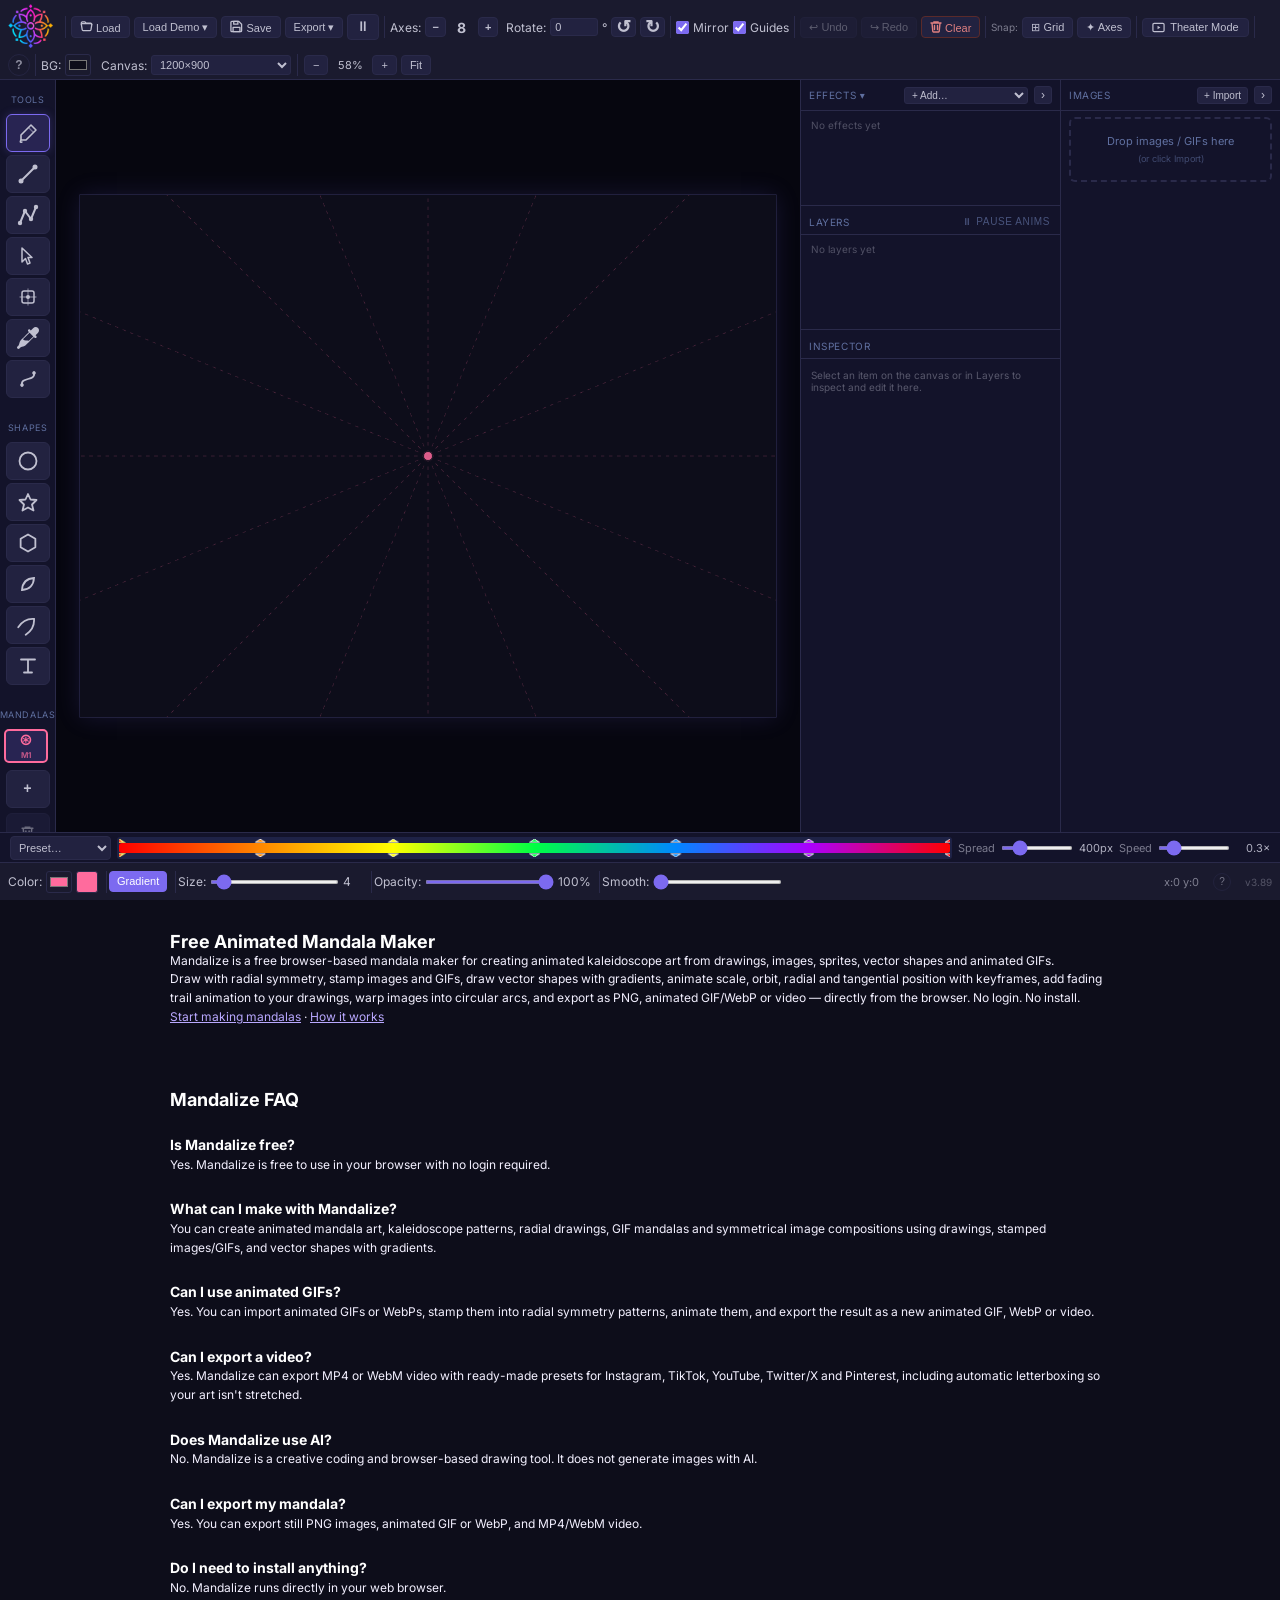
==== commit c0b51bc0: "Add Warp Glyphs option to Arc text (v3.89) New "Warp Glyphs" checkbox alongside the existing Arc Tex" ====
--- a/index.html
+++ b/index.html
@@ -69,7 +69,7 @@
 <link rel="preconnect" href="https://fonts.googleapis.com">
 <link rel="preconnect" href="https://fonts.gstatic.com" crossorigin>
 <link rel="stylesheet" href="https://fonts.googleapis.com/css2?family=Inter:wght@400;500;600;700&family=Playfair+Display:wght@400;700&family=Great+Vibes&family=Cinzel:wght@400;700&family=Pacifico&family=Orbitron:wght@400;700&display=swap">
-<link rel="stylesheet" href="style.css?v=3.88">
+<link rel="stylesheet" href="style.css?v=3.89">
 <style>
 /* Theater Mode — full-screen, chrome-free preview */
 body.theater-mode #toolbar,
@@ -678,6 +678,13 @@
               <label class="prop-label">Flip</label>
               <input type="checkbox" id="sp-arc-flip" style="accent-color:var(--accent)">
             </div>
+            <!-- Bends the rendered text like a logo/badge warp (same
+                 slice-and-rotate technique as an image's Warp option),
+                 instead of placing each rigid, unwarped letter individually. -->
+            <div class="prop-row">
+              <label class="prop-label">Warp Glyphs</label>
+              <input type="checkbox" id="sp-arc-warp" style="accent-color:var(--accent)">
+            </div>
           </div>
         </div>
 
@@ -1432,6 +1439,6 @@
 <!-- Scripts last so all DOM elements above are parsed before app.js runs -->
 <script src="gifuct.bundle.js"></script>
 <script src="gifenc.bundle.js"></script>
-<script src="app.js?v=3.88"></script>
+<script src="app.js?v=3.89"></script>
 </body>
 </html>
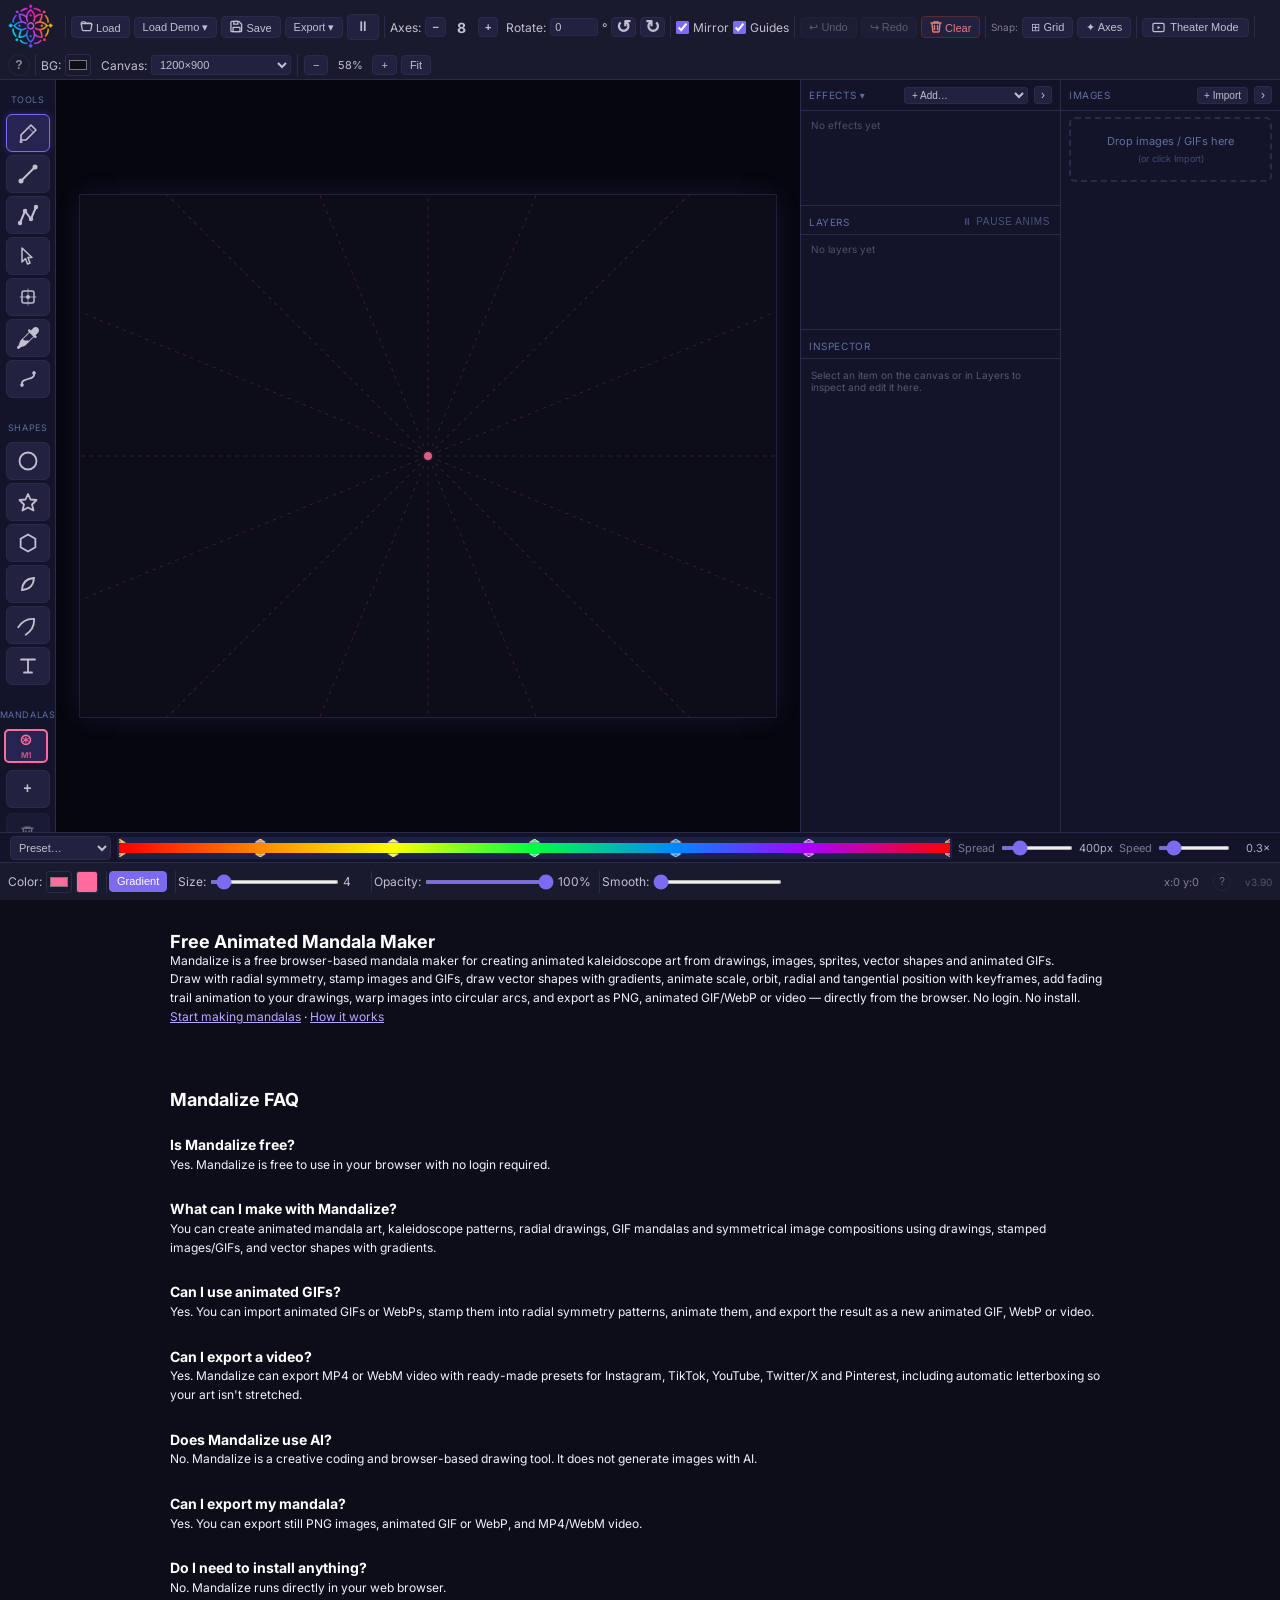
==== commit 42b25c27: "Add Radial Text option to Arc text (v3.90) Arc Text's position/duplication was always driven by the " ====
--- a/index.html
+++ b/index.html
@@ -69,7 +69,7 @@
 <link rel="preconnect" href="https://fonts.googleapis.com">
 <link rel="preconnect" href="https://fonts.gstatic.com" crossorigin>
 <link rel="stylesheet" href="https://fonts.googleapis.com/css2?family=Inter:wght@400;500;600;700&family=Playfair+Display:wght@400;700&family=Great+Vibes&family=Cinzel:wght@400;700&family=Pacifico&family=Orbitron:wght@400;700&display=swap">
-<link rel="stylesheet" href="style.css?v=3.89">
+<link rel="stylesheet" href="style.css?v=3.90">
 <style>
 /* Theater Mode — full-screen, chrome-free preview */
 body.theater-mode #toolbar,
@@ -685,6 +685,15 @@
               <label class="prop-label">Warp Glyphs</label>
               <input type="checkbox" id="sp-arc-warp" style="accent-color:var(--accent)">
             </div>
+            <!-- Locks this text to a single ring centered on the mandala's
+                 true center (x/y = 0, axes/mirror = single copy) instead of
+                 the shape's usual per-axis-copy placement, which otherwise
+                 chops the circle into N duplicated fragments radiating from
+                 wherever the shape happens to sit. -->
+            <div class="prop-row">
+              <label class="prop-label">Radial Text</label>
+              <input type="checkbox" id="sp-arc-radial" style="accent-color:var(--accent)">
+            </div>
           </div>
         </div>
 
@@ -792,6 +801,7 @@
         </div>
 
         <!-- Offset X drives motion ALONG the shape's axis spoke (in/out from center) = radial -->
+        <div id="sp-offset-block">
         <div class="prop-row">
           <label class="prop-label prop-label-icon" title="Radial offset — moves the shape in/out along its axis spoke, toward or away from the mandala center (positive = further out)">
             <svg class="prop-dir-icon" width="18" height="18" viewBox="0 0 14 14"><circle cx="7" cy="7" r="5.5" stroke="currentColor" stroke-width="1" fill="none" opacity="0.45"/><circle cx="7" cy="7" r="0.9" fill="currentColor"/><line x1="7" y1="7" x2="10.6" y2="3.4" stroke="currentColor" stroke-width="1.3" stroke-linecap="round"/><path d="M9 3.6 L10.6 3.4 L10.4 5" stroke="currentColor" stroke-width="1.1" fill="none" stroke-linecap="round" stroke-linejoin="round"/><path d="M8 6.6 L7 7 L7.4 6" stroke="currentColor" stroke-width="1.1" fill="none" stroke-linecap="round" stroke-linejoin="round"/></svg>
@@ -839,6 +849,7 @@
             <select id="sa-ease-sel-offsetY" class="anim-ease-sel"><option>linear</option><option>ease</option><option>ease-in</option><option>ease-out</option><option>bounce</option><option>elastic</option></select>
             <button class="anim-kf-del" id="sa-kf-del-offsetY" style="display:none">🗑</button>
           </div>
+        </div>
         </div>
 
         <!-- Stroke style -->
@@ -1439,6 +1450,6 @@
 <!-- Scripts last so all DOM elements above are parsed before app.js runs -->
 <script src="gifuct.bundle.js"></script>
 <script src="gifenc.bundle.js"></script>
-<script src="app.js?v=3.89"></script>
+<script src="app.js?v=3.90"></script>
 </body>
 </html>
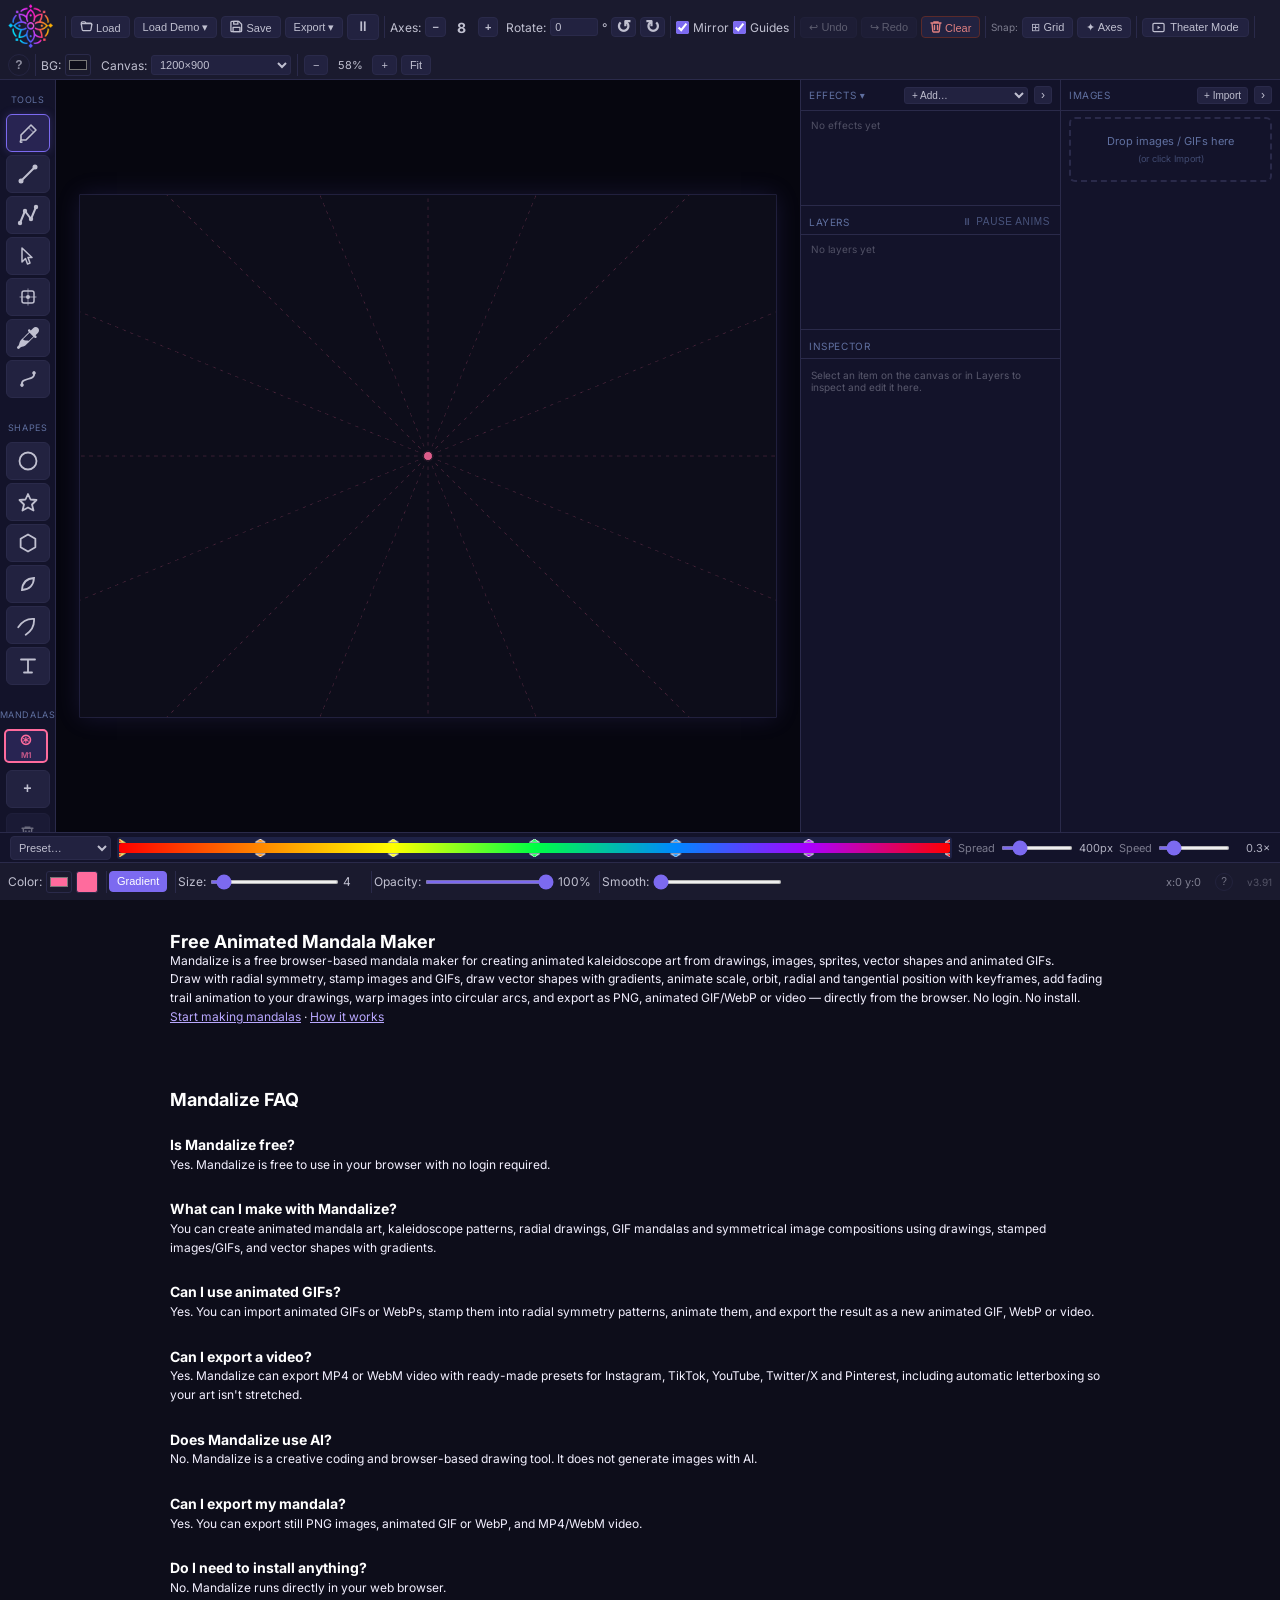
==== commit 96b9fa0b: "Radial Text: standalone toggle, keep all axis copies (v3.91) Two fixes based on feedback on the prev" ====
--- a/index.html
+++ b/index.html
@@ -69,7 +69,7 @@
 <link rel="preconnect" href="https://fonts.googleapis.com">
 <link rel="preconnect" href="https://fonts.gstatic.com" crossorigin>
 <link rel="stylesheet" href="https://fonts.googleapis.com/css2?family=Inter:wght@400;500;600;700&family=Playfair+Display:wght@400;700&family=Great+Vibes&family=Cinzel:wght@400;700&family=Pacifico&family=Orbitron:wght@400;700&display=swap">
-<link rel="stylesheet" href="style.css?v=3.90">
+<link rel="stylesheet" href="style.css?v=3.91">
 <style>
 /* Theater Mode — full-screen, chrome-free preview */
 body.theater-mode #toolbar,
@@ -656,6 +656,17 @@
             <label class="prop-label">Arc Text</label>
             <input type="checkbox" id="sp-arc-on" style="accent-color:var(--accent)">
           </div>
+          <!-- Independent of Arc Text — checking this curves the text AND
+               centers it on the mandala's true center (x/y = 0) so every
+               axis/mirror copy the mandala already draws lands evenly
+               spaced around one real circle, instead of each copy just
+               being a rotated duplicate of wherever the shape happens to
+               sit (which chops the ring into misplaced fragments). Turning
+               it on auto-enables Arc Text if it wasn't already. -->
+          <div class="prop-row">
+            <label class="prop-label">Radial Text</label>
+            <input type="checkbox" id="sp-arc-radial" style="accent-color:var(--accent)">
+          </div>
           <div id="sp-arc-options" style="display:none">
             <div class="prop-row">
               <label class="prop-label">Radius</label>
@@ -685,15 +696,6 @@
               <label class="prop-label">Warp Glyphs</label>
               <input type="checkbox" id="sp-arc-warp" style="accent-color:var(--accent)">
             </div>
-            <!-- Locks this text to a single ring centered on the mandala's
-                 true center (x/y = 0, axes/mirror = single copy) instead of
-                 the shape's usual per-axis-copy placement, which otherwise
-                 chops the circle into N duplicated fragments radiating from
-                 wherever the shape happens to sit. -->
-            <div class="prop-row">
-              <label class="prop-label">Radial Text</label>
-              <input type="checkbox" id="sp-arc-radial" style="accent-color:var(--accent)">
-            </div>
           </div>
         </div>
 
@@ -1450,6 +1452,6 @@
 <!-- Scripts last so all DOM elements above are parsed before app.js runs -->
 <script src="gifuct.bundle.js"></script>
 <script src="gifenc.bundle.js"></script>
-<script src="app.js?v=3.90"></script>
+<script src="app.js?v=3.91"></script>
 </body>
 </html>
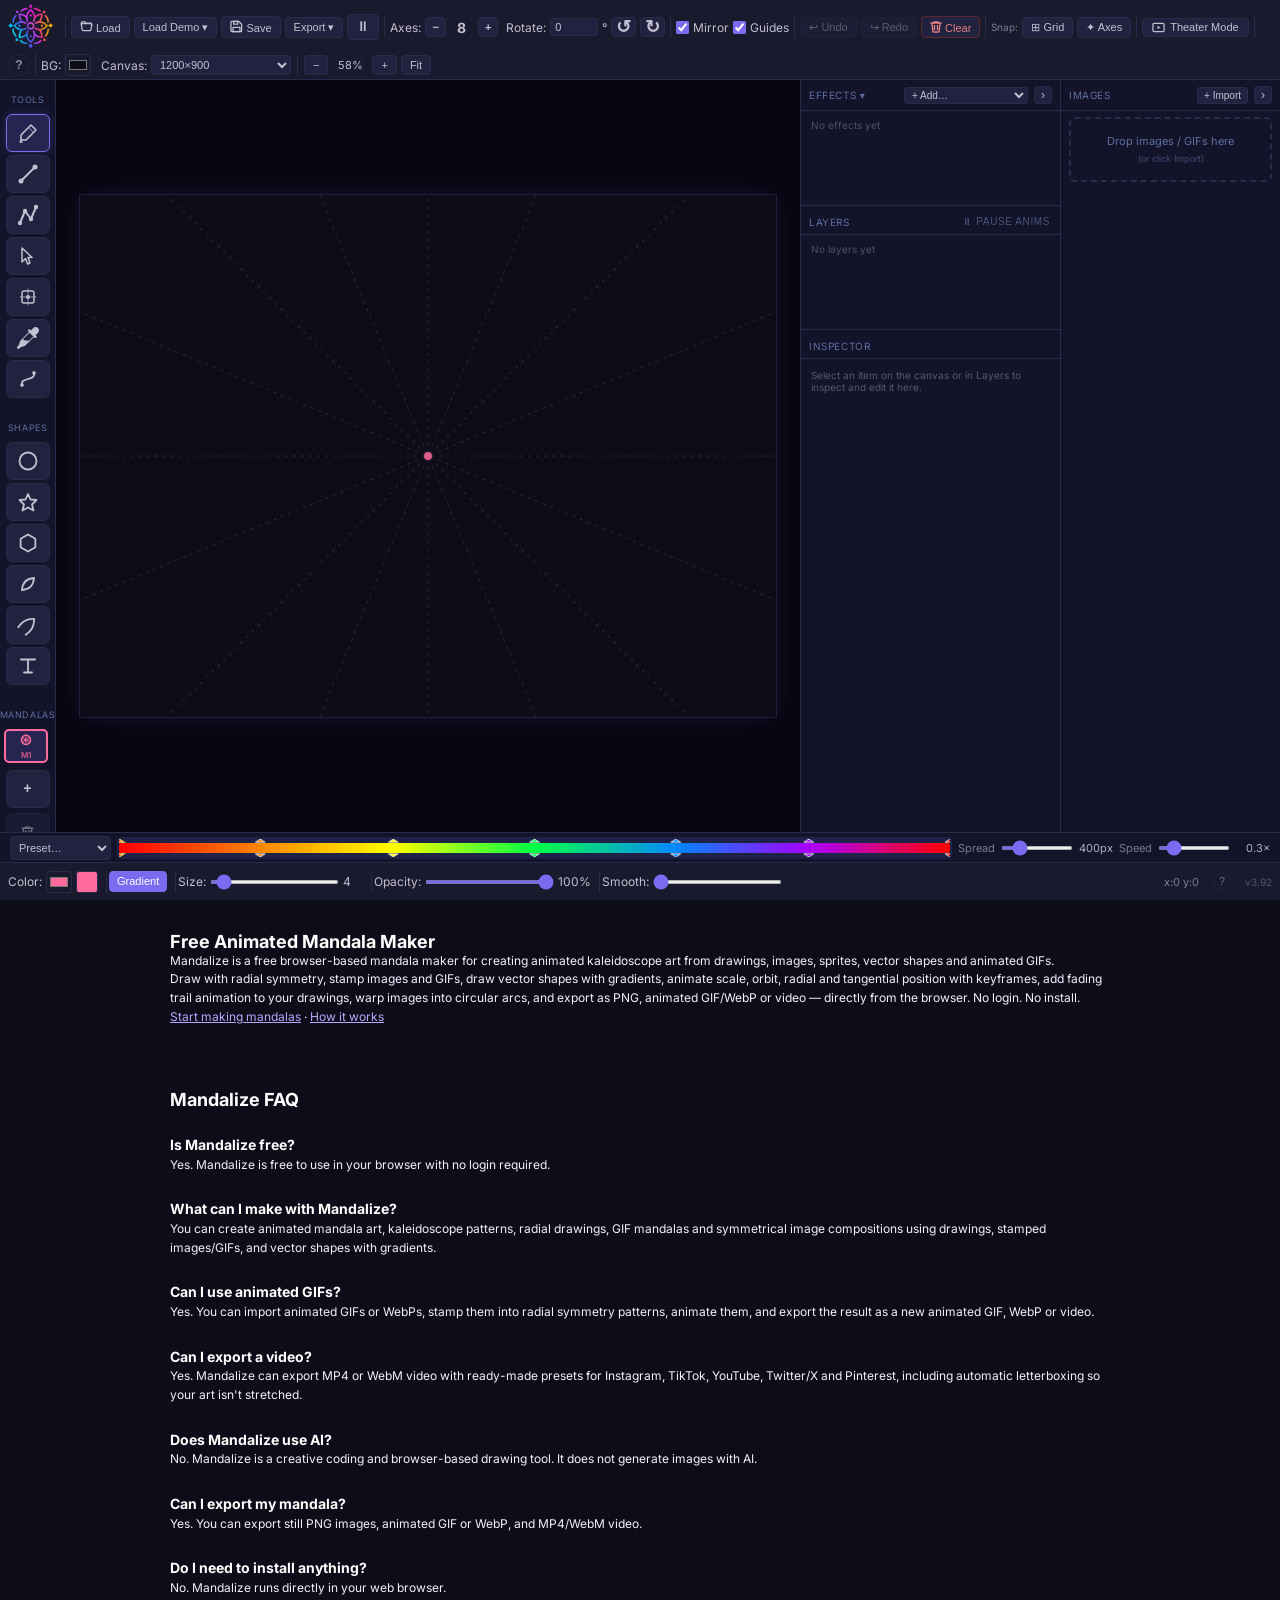
==== commit 66235085: "Fix Radial Text not reverting position when unchecked (v3.92) Turning Radial Text on centers the sha" ====
--- a/index.html
+++ b/index.html
@@ -69,7 +69,7 @@
 <link rel="preconnect" href="https://fonts.googleapis.com">
 <link rel="preconnect" href="https://fonts.gstatic.com" crossorigin>
 <link rel="stylesheet" href="https://fonts.googleapis.com/css2?family=Inter:wght@400;500;600;700&family=Playfair+Display:wght@400;700&family=Great+Vibes&family=Cinzel:wght@400;700&family=Pacifico&family=Orbitron:wght@400;700&display=swap">
-<link rel="stylesheet" href="style.css?v=3.91">
+<link rel="stylesheet" href="style.css?v=3.92">
 <style>
 /* Theater Mode — full-screen, chrome-free preview */
 body.theater-mode #toolbar,
@@ -1452,6 +1452,6 @@
 <!-- Scripts last so all DOM elements above are parsed before app.js runs -->
 <script src="gifuct.bundle.js"></script>
 <script src="gifenc.bundle.js"></script>
-<script src="app.js?v=3.91"></script>
+<script src="app.js?v=3.92"></script>
 </body>
 </html>
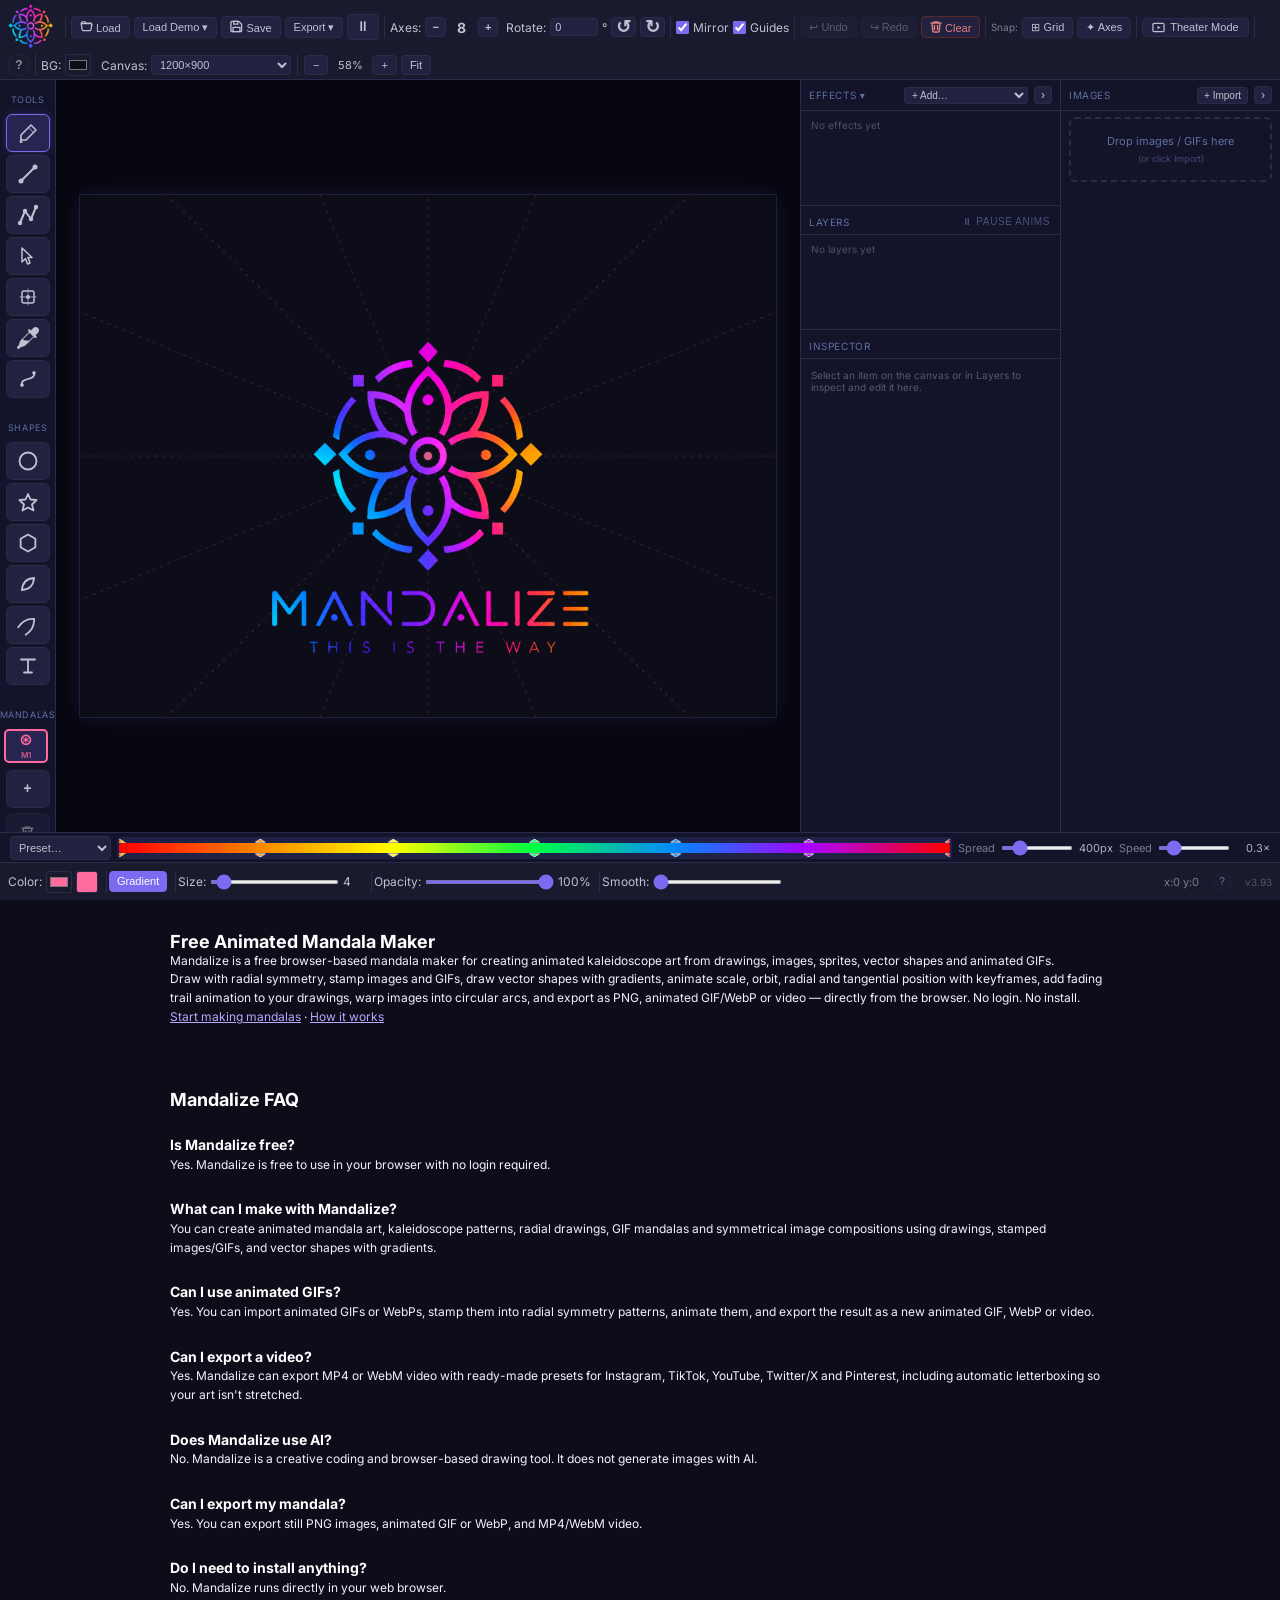
==== commit d51e2e12: "Rotation handle also controls radius for Arc/Radial text (v3.93) The rotate handle for text shapes s" ====
--- a/index.html
+++ b/index.html
@@ -69,7 +69,7 @@
 <link rel="preconnect" href="https://fonts.googleapis.com">
 <link rel="preconnect" href="https://fonts.gstatic.com" crossorigin>
 <link rel="stylesheet" href="https://fonts.googleapis.com/css2?family=Inter:wght@400;500;600;700&family=Playfair+Display:wght@400;700&family=Great+Vibes&family=Cinzel:wght@400;700&family=Pacifico&family=Orbitron:wght@400;700&display=swap">
-<link rel="stylesheet" href="style.css?v=3.92">
+<link rel="stylesheet" href="style.css?v=3.93">
 <style>
 /* Theater Mode — full-screen, chrome-free preview */
 body.theater-mode #toolbar,
@@ -1452,6 +1452,6 @@
 <!-- Scripts last so all DOM elements above are parsed before app.js runs -->
 <script src="gifuct.bundle.js"></script>
 <script src="gifenc.bundle.js"></script>
-<script src="app.js?v=3.92"></script>
+<script src="app.js?v=3.93"></script>
 </body>
 </html>
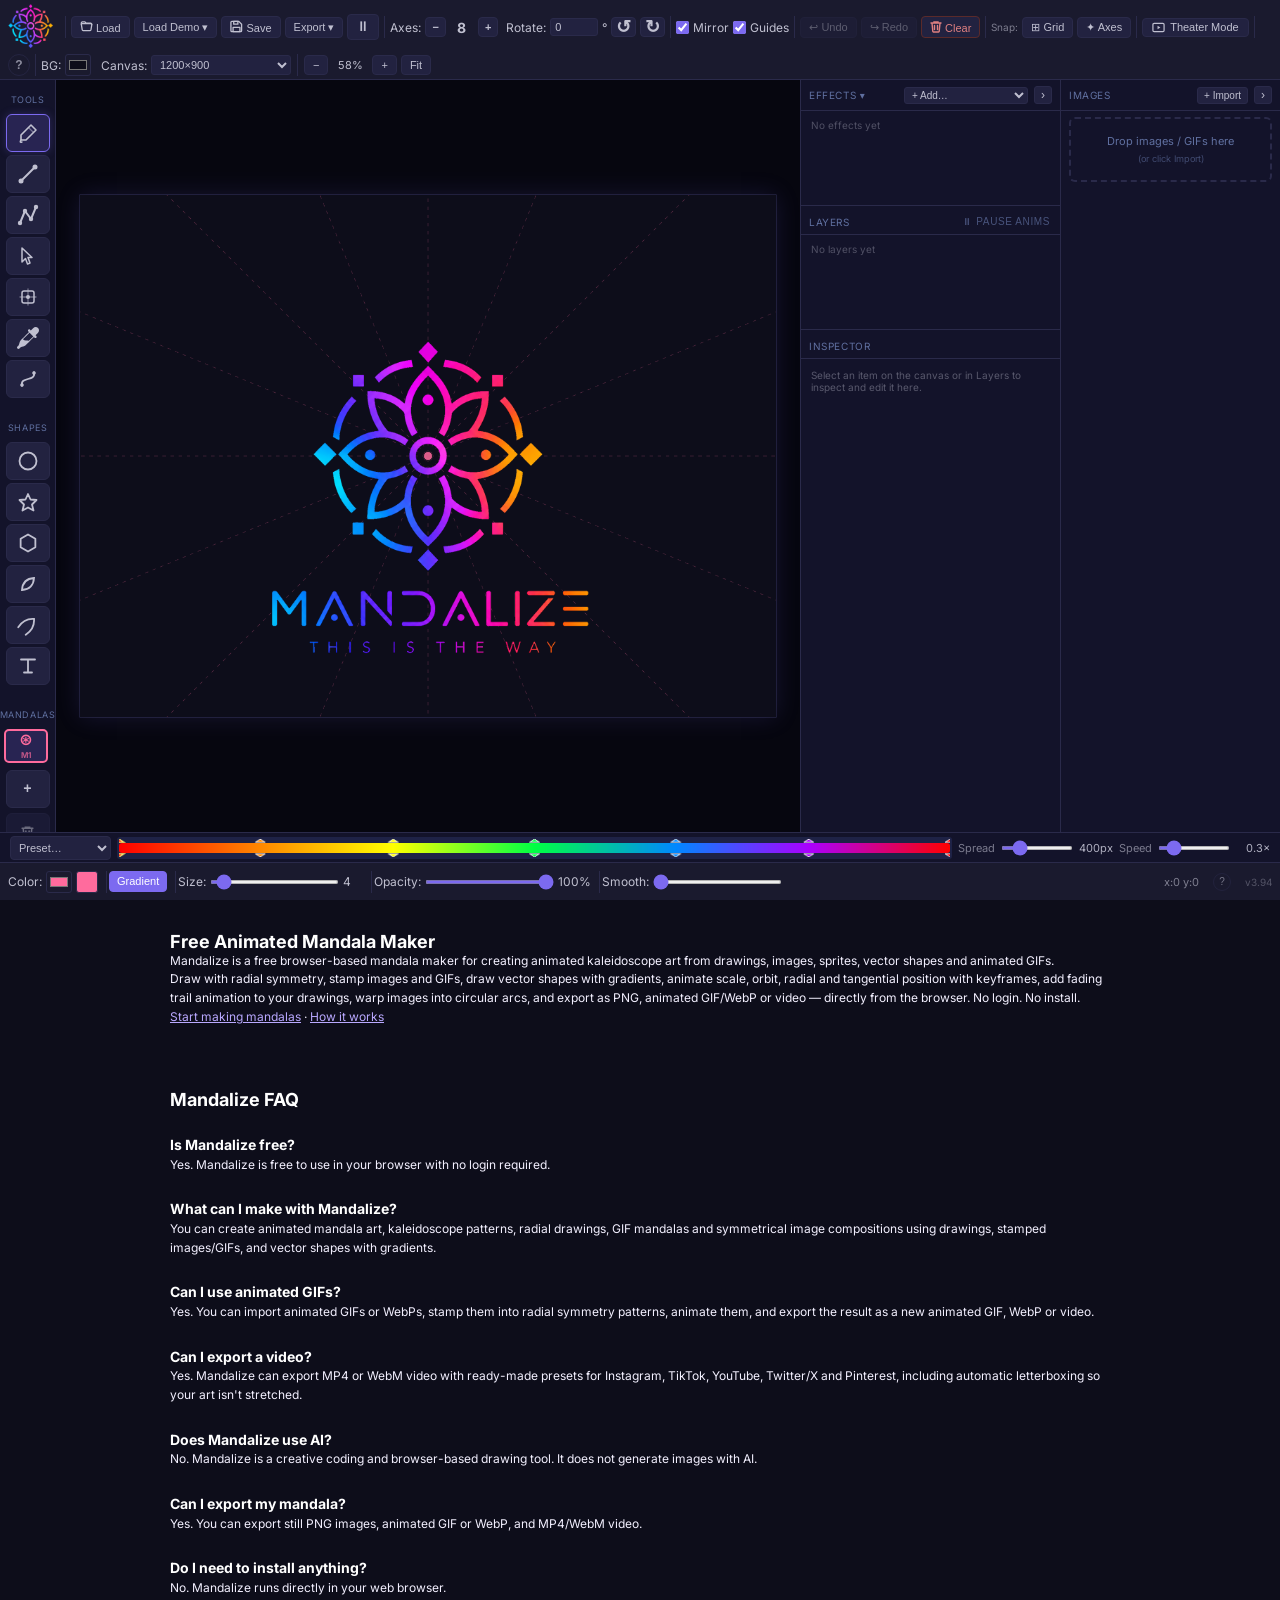
==== commit 8bdb7c83: "Extract render/data engine into engine.js (v3.94) Splits the pure rendering and data-loading logic o" ====
--- a/index.html
+++ b/index.html
@@ -69,7 +69,7 @@
 <link rel="preconnect" href="https://fonts.googleapis.com">
 <link rel="preconnect" href="https://fonts.gstatic.com" crossorigin>
 <link rel="stylesheet" href="https://fonts.googleapis.com/css2?family=Inter:wght@400;500;600;700&family=Playfair+Display:wght@400;700&family=Great+Vibes&family=Cinzel:wght@400;700&family=Pacifico&family=Orbitron:wght@400;700&display=swap">
-<link rel="stylesheet" href="style.css?v=3.93">
+<link rel="stylesheet" href="style.css?v=3.94">
 <style>
 /* Theater Mode — full-screen, chrome-free preview */
 body.theater-mode #toolbar,
@@ -1449,9 +1449,13 @@
   <p>No. Mandalize runs directly in your web browser.</p>
 </section>
 
-<!-- Scripts last so all DOM elements above are parsed before app.js runs -->
+<!-- Scripts last so all DOM elements above are parsed before app.js runs.
+     engine.js (pure render/data engine, no editor-UI dependency) loads
+     before app.js so the editor calls into it rather than redefining it —
+     same single source of truth a future standalone player will load. -->
 <script src="gifuct.bundle.js"></script>
 <script src="gifenc.bundle.js"></script>
-<script src="app.js?v=3.93"></script>
+<script src="engine.js?v=3.94"></script>
+<script src="app.js?v=3.94"></script>
 </body>
 </html>
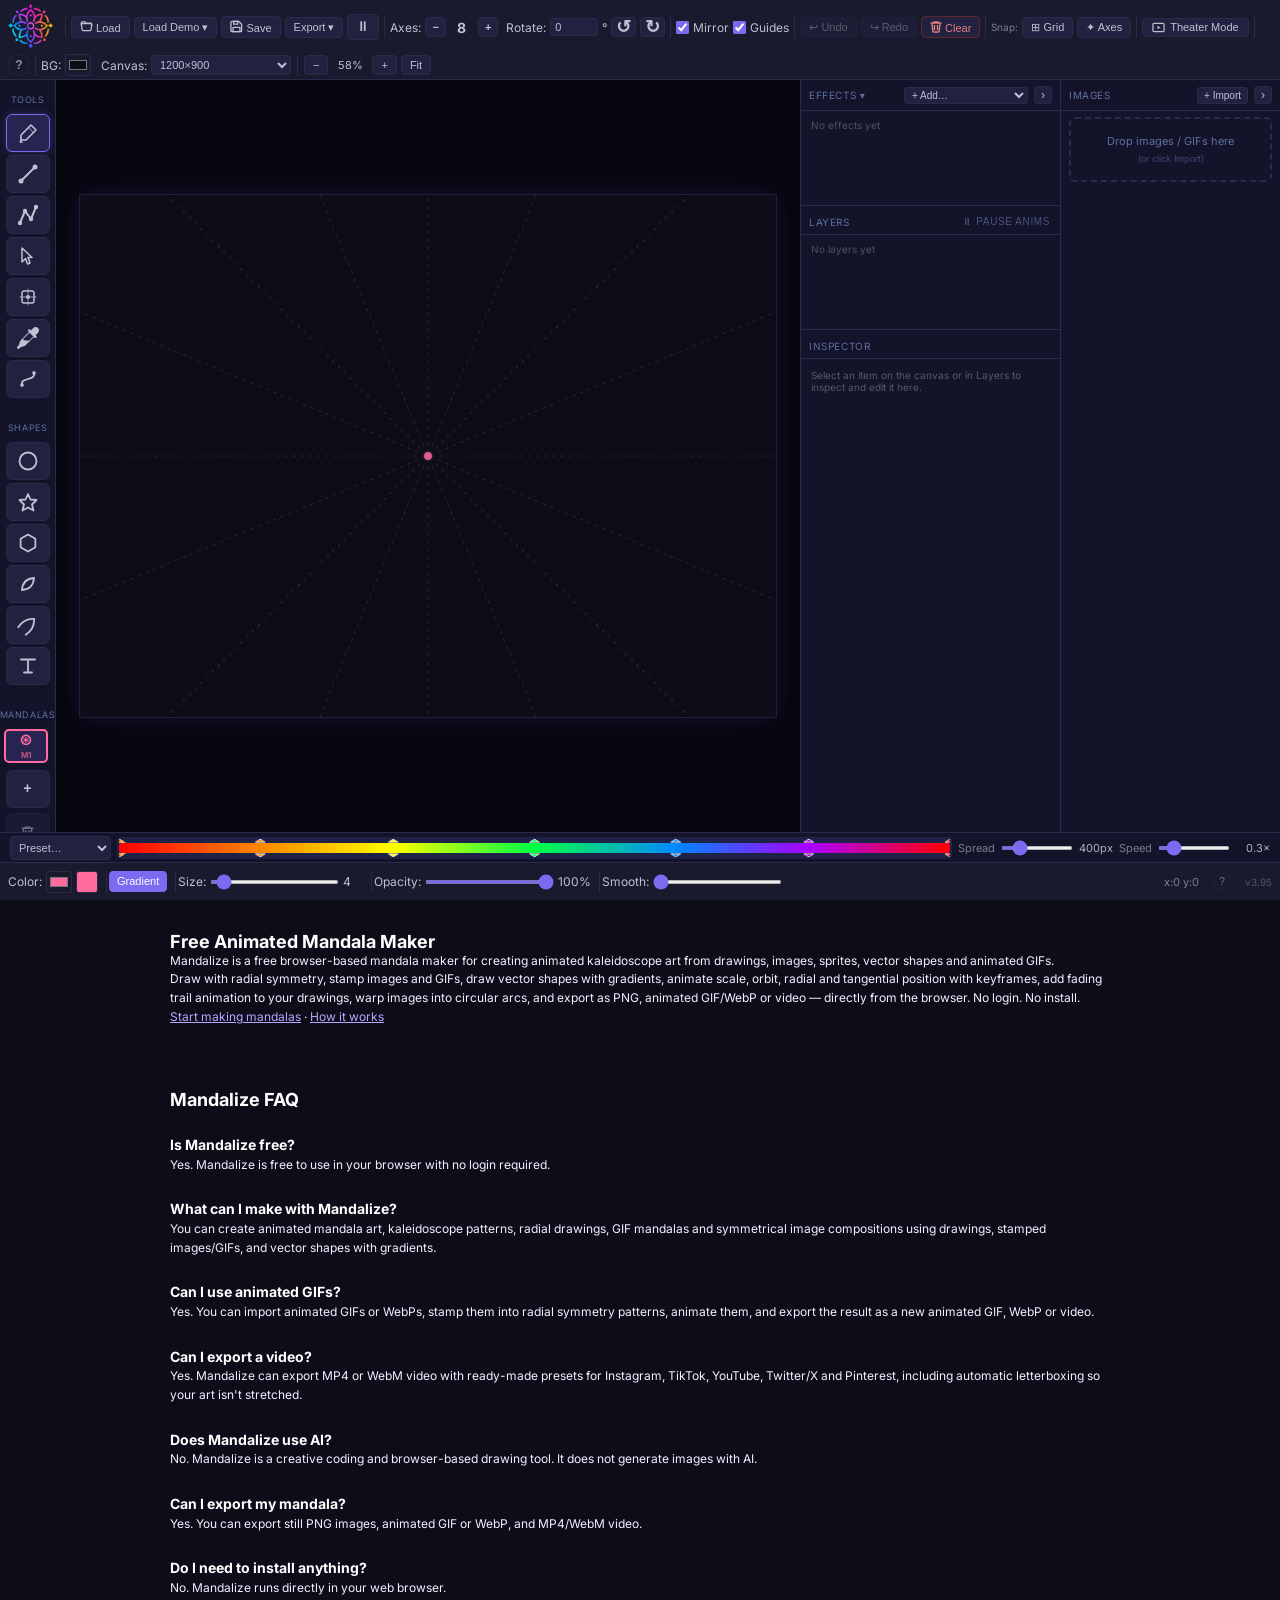
==== commit ccb7325b: "Make engine.js render functions instance-safe for multiple canvases (v3.95) Prep for the standalone " ====
--- a/index.html
+++ b/index.html
@@ -69,7 +69,7 @@
 <link rel="preconnect" href="https://fonts.googleapis.com">
 <link rel="preconnect" href="https://fonts.gstatic.com" crossorigin>
 <link rel="stylesheet" href="https://fonts.googleapis.com/css2?family=Inter:wght@400;500;600;700&family=Playfair+Display:wght@400;700&family=Great+Vibes&family=Cinzel:wght@400;700&family=Pacifico&family=Orbitron:wght@400;700&display=swap">
-<link rel="stylesheet" href="style.css?v=3.94">
+<link rel="stylesheet" href="style.css?v=3.95">
 <style>
 /* Theater Mode — full-screen, chrome-free preview */
 body.theater-mode #toolbar,
@@ -1455,7 +1455,7 @@
      same single source of truth a future standalone player will load. -->
 <script src="gifuct.bundle.js"></script>
 <script src="gifenc.bundle.js"></script>
-<script src="engine.js?v=3.94"></script>
-<script src="app.js?v=3.94"></script>
+<script src="engine.js?v=3.95"></script>
+<script src="app.js?v=3.95"></script>
 </body>
 </html>
